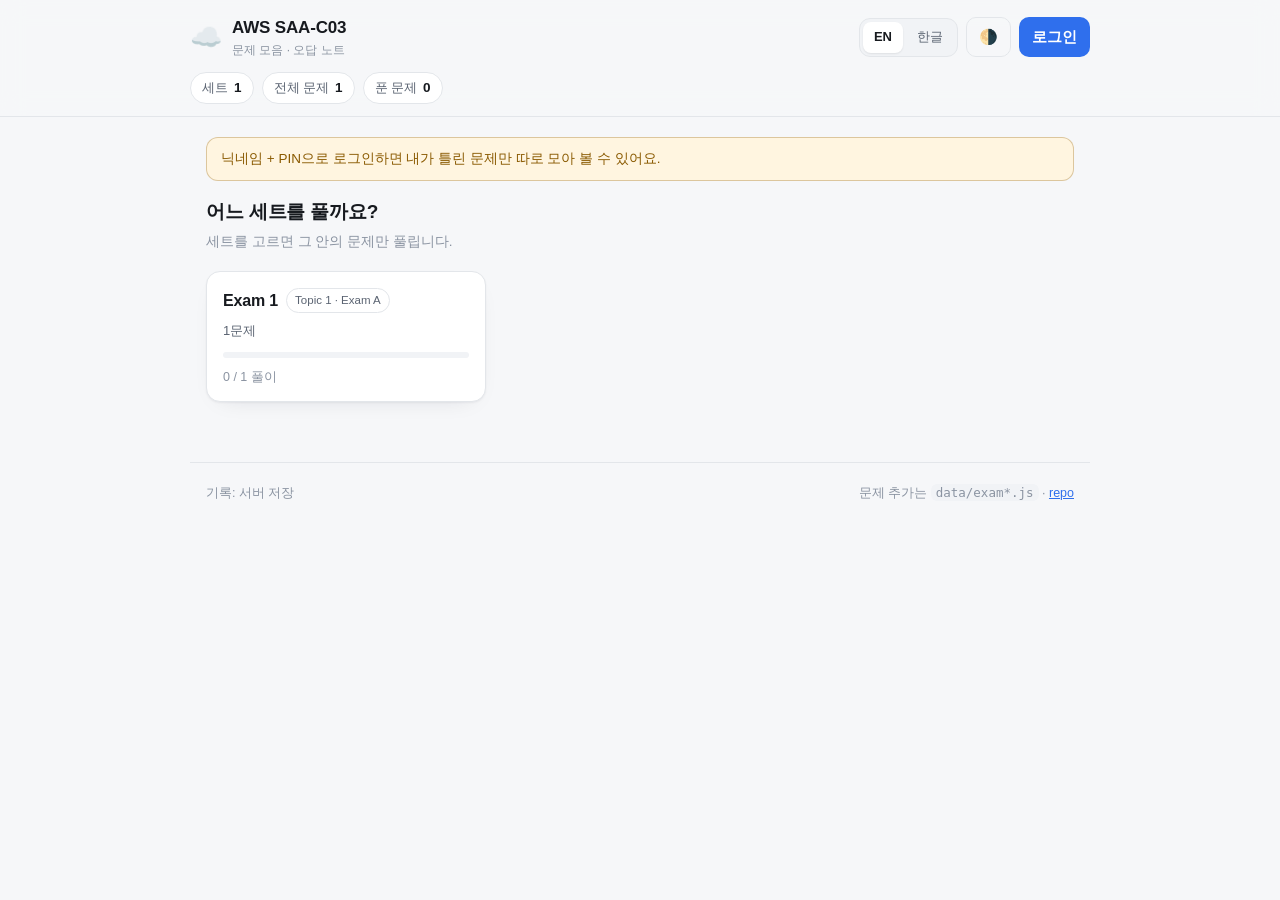
==== index.html @ 6d2bec75 "feat: 문제를 exam 세트로 분리하고 세트 선택 화면 추가 - data/exam1.js 처럼 세트 하나 = 파일 하나 (window.SAA_EXAMS) - 첫 화면에서 세트 " ====
<!doctype html>
<html lang="ko">
<head>
<meta charset="utf-8">
<meta name="viewport" content="width=device-width, initial-scale=1">
<title>AWS SAA-C03 문제 모음</title>
<meta name="description" content="AWS Certified Solutions Architect – Associate (SAA-C03) 문제 모음 및 오답 노트">
<link rel="icon" href="data:image/svg+xml,<svg xmlns='http://www.w3.org/2000/svg' viewBox='0 0 100 100'><text y='.9em' font-size='90'>☁️</text></svg>">
<link rel="stylesheet" href="assets/style.css">
</head>
<body>
<header class="top">
  <div class="top-row">
    <a class="brand" href="#/" id="brand">
      <span class="cloud">☁️</span>
      <div>
        <h1>AWS SAA-C03</h1>
        <p class="sub">문제 모음 · 오답 노트</p>
      </div>
    </a>
    <div class="top-actions">
      <div class="seg" id="langSeg" role="group" aria-label="언어">
        <button data-lang="en" class="on">EN</button>
        <button data-lang="ko">한글</button>
      </div>
      <button id="themeBtn" class="ghost" title="테마 전환">🌗</button>
      <button id="authBtn" class="primary">로그인</button>
    </div>
  </div>

  <div class="stats" id="stats"></div>

  <div class="controls" id="controls" hidden>
    <div class="seg wrap" id="filterSeg" role="group" aria-label="필터">
      <button data-filter="all" class="on">전체</button>
      <button data-filter="unanswered">안 푼 문제</button>
      <button data-filter="wrong">틀린 문제</button>
      <button data-filter="bookmark">북마크</button>
    </div>
    <select id="tagSel" aria-label="태그"><option value="">모든 태그</option></select>
    <input id="search" type="search" placeholder="문제 검색 (예: S3, #12)" aria-label="검색">
  </div>
</header>

<main>
  <div id="notice" class="notice" hidden></div>

  <!-- 시험 선택 화면 -->
  <section id="home" hidden>
    <div class="home-head">
      <h2>어느 세트를 풀까요?</h2>
      <p>세트를 고르면 그 안의 문제만 풀립니다.</p>
    </div>
    <div class="exams" id="exams"></div>
    <div class="board-wrap" id="boardWrap" hidden>
      <h3>같이 푸는 사람들</h3>
      <table class="board"><tbody id="boardBody"></tbody></table>
    </div>
  </section>

  <!-- 문제 화면 -->
  <section id="exam" hidden>
    <div class="crumb">
      <a href="#/" class="backlink">← 세트 목록</a>
      <h2 id="examTitle"></h2>
      <span class="badge" id="examNote"></span>
    </div>
    <div id="list" class="list"></div>
    <div id="empty" class="empty" hidden>조건에 맞는 문제가 없어요.</div>
  </section>
</main>

<footer class="foot">
  <span id="modeTag"></span>
  <span>문제 추가는 <code>data/exam*.js</code> · <a href="https://github.com/mlnls/aws-saa-c03" target="_blank" rel="noopener">repo</a></span>
</footer>

<dialog id="authDlg">
  <form id="authForm" method="dialog">
    <h2>닉네임으로 시작하기</h2>
    <p class="hint">기록(정답·오답·북마크)을 닉네임에 저장합니다. 이메일은 필요 없어요.</p>
    <label>닉네임
      <input id="nick" name="nick" required minlength="2" maxlength="20" autocomplete="username" placeholder="mini">
    </label>
    <label>PIN (숫자 6자리 이상)
      <input id="pin" name="pin" required minlength="6" maxlength="32" inputmode="numeric" autocomplete="current-password" type="password" placeholder="······">
    </label>
    <p class="err" id="authErr" hidden></p>
    <div class="dlg-actions">
      <button type="button" id="doSignUp" class="ghost">처음이에요 (가입)</button>
      <button type="button" id="doSignIn" class="primary">로그인</button>
    </div>
    <button type="button" class="close" id="authClose" aria-label="닫기">✕</button>
  </form>
</dialog>

<script src="assets/config.js"></script>
<!-- 문제 세트: 새 세트를 추가하면 파일을 만들고 여기에 한 줄 추가 -->
<script src="data/exam1.js"></script>
<script src="assets/store.js"></script>
<script src="assets/app.js"></script>
</body>
</html>
---- assets/style.css ----
:root{
  --bg:#f6f7f9; --panel:#ffffff; --panel-2:#f1f3f6; --line:#e3e6ea;
  --ink:#171a1f; --ink-2:#5b6472; --ink-3:#8a93a1;
  --accent:#2f6fed; --accent-soft:#e8f0ff;
  --ok:#1a7f4b; --ok-soft:#e6f6ec; --ok-line:#a7dcbd;
  --bad:#c02b3a; --bad-soft:#fdecee; --bad-line:#f0b4bb;
  --warn:#8a5a00; --warn-soft:#fff5e0;
  --radius:14px; --shadow:0 1px 2px rgba(16,24,40,.05),0 8px 24px -16px rgba(16,24,40,.18);
}
:root:not([data-theme="light"]){ }
@media (prefers-color-scheme: dark){
  :root:not([data-theme="light"]){
    --bg:#0f1216; --panel:#171b21; --panel-2:#1e242c; --line:#2a323c;
    --ink:#e8ecf1; --ink-2:#a2adbb; --ink-3:#76808e;
    --accent:#5a91ff; --accent-soft:#17233b;
    --ok:#4ecb87; --ok-soft:#12291d; --ok-line:#2c5f42;
    --bad:#ff7d8a; --bad-soft:#2b1418; --bad-line:#6a2b33;
    --warn:#e3b458; --warn-soft:#2a2113;
    --shadow:0 1px 2px rgba(0,0,0,.3),0 10px 30px -18px rgba(0,0,0,.7);
  }
}
:root[data-theme="dark"]{
  --bg:#0f1216; --panel:#171b21; --panel-2:#1e242c; --line:#2a323c;
  --ink:#e8ecf1; --ink-2:#a2adbb; --ink-3:#76808e;
  --accent:#5a91ff; --accent-soft:#17233b;
  --ok:#4ecb87; --ok-soft:#12291d; --ok-line:#2c5f42;
  --bad:#ff7d8a; --bad-soft:#2b1418; --bad-line:#6a2b33;
  --warn:#e3b458; --warn-soft:#2a2113;
  --shadow:0 1px 2px rgba(0,0,0,.3),0 10px 30px -18px rgba(0,0,0,.7);
}

*{box-sizing:border-box}
[hidden]{display:none!important}
html{-webkit-text-size-adjust:100%}
body{
  margin:0; background:var(--bg); color:var(--ink);
  font:15px/1.6 -apple-system,BlinkMacSystemFont,"Pretendard","Apple SD Gothic Neo","Segoe UI",Roboto,"Helvetica Neue",Arial,sans-serif;
}
h1,h2,h3{margin:0;letter-spacing:-.01em}
a{color:var(--accent)}
code{font:12.5px/1.4 ui-monospace,SFMono-Regular,Menlo,monospace;background:var(--panel-2);padding:.1em .4em;border-radius:6px}

/* ---------- header ---------- */
.top{
  position:sticky; top:0; z-index:20; background:color-mix(in srgb,var(--bg) 88%,transparent);
  backdrop-filter:saturate(180%) blur(12px); border-bottom:1px solid var(--line);
  padding:14px max(16px,env(safe-area-inset-left)) 12px;
}
.top-row{display:flex;align-items:center;justify-content:space-between;gap:12px;flex-wrap:wrap;max-width:900px;margin:0 auto}
.brand{display:flex;align-items:center;gap:10px}
.cloud{font-size:26px;line-height:1}
.brand h1{font-size:17px;font-weight:650}
.sub{margin:0;font-size:12px;color:var(--ink-3)}
.top-actions{display:flex;align-items:center;gap:8px}

button{font:inherit;cursor:pointer;border-radius:10px;border:1px solid var(--line);background:var(--panel);color:var(--ink);padding:7px 12px;transition:.15s}
button:hover{border-color:var(--ink-3)}
button.primary{background:var(--accent);border-color:transparent;color:#fff;font-weight:600}
button.primary:hover{filter:brightness(1.06)}
button.ghost{background:transparent}
.seg{display:inline-flex;background:var(--panel-2);border:1px solid var(--line);border-radius:11px;padding:3px;gap:3px}
.seg.wrap{flex-wrap:wrap}
.seg button{border:none;background:transparent;padding:5px 11px;border-radius:8px;font-size:13px;color:var(--ink-2)}
.seg button.on{background:var(--panel);color:var(--ink);font-weight:600;box-shadow:0 1px 2px rgba(0,0,0,.08)}

.stats{display:flex;gap:8px;flex-wrap:wrap;max-width:900px;margin:12px auto 0}
.chip{display:inline-flex;align-items:baseline;gap:6px;background:var(--panel);border:1px solid var(--line);border-radius:999px;padding:4px 11px;font-size:12.5px;color:var(--ink-2)}
.chip b{font-size:13.5px;color:var(--ink);font-variant-numeric:tabular-nums}
.chip.good b{color:var(--ok)} .chip.bad b{color:var(--bad)}

.controls{display:flex;gap:8px;flex-wrap:wrap;align-items:center;max-width:900px;margin:12px auto 0}
select,input[type=search],input[type=password],input[type=text]{
  font:inherit;background:var(--panel);color:var(--ink);border:1px solid var(--line);border-radius:10px;padding:7px 11px;
}
input[type=search]{flex:1;min-width:160px}
select{max-width:170px}
:focus-visible{outline:2px solid var(--accent);outline-offset:2px}

/* ---------- list ---------- */
main{max-width:900px;margin:20px auto 60px;padding:0 max(16px,env(safe-area-inset-left))}
.notice{background:var(--warn-soft);color:var(--warn);border:1px solid color-mix(in srgb,var(--warn) 30%,transparent);
  padding:10px 14px;border-radius:12px;font-size:13.5px;margin-bottom:16px}
.list{display:flex;flex-direction:column;gap:16px}
.empty{text-align:center;color:var(--ink-3);padding:60px 0}

.card{background:var(--panel);border:1px solid var(--line);border-radius:var(--radius);box-shadow:var(--shadow);overflow:hidden}
.card.done-ok{border-color:var(--ok-line)}
.card.done-bad{border-color:var(--bad-line)}
.chead{display:flex;align-items:center;gap:8px;padding:11px 16px;border-bottom:1px solid var(--line);background:var(--panel-2);flex-wrap:wrap}
.qno{font-weight:700;font-size:13.5px}
.badge{font-size:11.5px;color:var(--ink-2);background:var(--panel);border:1px solid var(--line);border-radius:999px;padding:2px 8px}
.badge.ok{color:var(--ok);background:var(--ok-soft);border-color:var(--ok-line)}
.badge.bad{color:var(--bad);background:var(--bad-soft);border-color:var(--bad-line)}
.chead .spacer{flex:1}
.iconbtn{border:none;background:transparent;padding:4px 6px;font-size:15px;line-height:1;border-radius:8px;color:var(--ink-3)}
.iconbtn:hover{background:var(--panel)}
.iconbtn.on{color:#e9a23b}

.qtext{padding:16px 16px 4px;white-space:pre-wrap;word-break:break-word}
.opts{list-style:none;margin:0;padding:8px 16px 16px;display:flex;flex-direction:column;gap:8px}
.opt{display:flex;gap:10px;align-items:flex-start;width:100%;text-align:left;padding:11px 13px;border-radius:11px;
  border:1px solid var(--line);background:var(--panel);line-height:1.55}
.opt:hover:not(:disabled){background:var(--panel-2)}
.opt .k{font-weight:700;color:var(--ink-2);min-width:1.1em}
.opt:disabled{cursor:default;opacity:1}
.opt.correct{background:var(--ok-soft);border-color:var(--ok-line)}
.opt.correct .k{color:var(--ok)}
.opt.chosen-bad{background:var(--bad-soft);border-color:var(--bad-line)}
.opt.chosen-bad .k{color:var(--bad)}
.opt .mark{margin-left:auto;font-size:12.5px;font-weight:700;white-space:nowrap;padding-left:6px}
.opt.correct .mark{color:var(--ok)} .opt.chosen-bad .mark{color:var(--bad)}

.expl{margin:0 16px 16px;padding:14px;border-radius:12px;background:var(--accent-soft);border:1px solid color-mix(in srgb,var(--accent) 25%,transparent);font-size:14px}
.expl h4{margin:0 0 6px;font-size:13px;text-transform:uppercase;letter-spacing:.06em;color:var(--accent)}
.expl p{margin:0 0 10px;white-space:pre-wrap}
.expl p:last-child{margin-bottom:0}
.expl strong{font-weight:700}
.wrongs{margin:10px 0 0;padding:0;list-style:none;display:flex;flex-direction:column;gap:6px;font-size:13.5px;color:var(--ink-2)}
.wrongs li{display:flex;gap:8px}
.wrongs b{color:var(--ink);min-width:1.2em}
.cfoot{display:flex;gap:8px;padding:0 16px 14px}
.cfoot button{font-size:13px;padding:6px 11px}
.multi-hint{padding:0 16px 8px;font-size:12.5px;color:var(--ink-3)}

/* ---------- dialog ---------- */
dialog{border:none;padding:0;background:transparent;max-width:min(420px,92vw)}
dialog::backdrop{background:rgba(8,10,14,.5);backdrop-filter:blur(2px)}
#authForm{position:relative;background:var(--panel);color:var(--ink);border:1px solid var(--line);border-radius:16px;padding:24px;box-shadow:var(--shadow);display:flex;flex-direction:column;gap:14px}
#authForm h2{font-size:17px}
.hint{margin:-6px 0 0;font-size:13px;color:var(--ink-3)}
#authForm label{display:flex;flex-direction:column;gap:6px;font-size:13px;color:var(--ink-2)}
#authForm input{width:100%}
.dlg-actions{display:flex;gap:8px;justify-content:flex-end;margin-top:4px}
.err{margin:0;font-size:13px;color:var(--bad)}
.close{position:absolute;top:10px;right:10px;border:none;background:transparent;color:var(--ink-3);font-size:14px}

.foot{max-width:900px;margin:0 auto;padding:20px 16px 40px;display:flex;justify-content:space-between;gap:12px;flex-wrap:wrap;color:var(--ink-3);font-size:12.5px;border-top:1px solid var(--line)}
@media (max-width:560px){
  .top{padding-top:10px}
  .brand h1{font-size:16px}
  select{max-width:none;flex:1}
}

/* ---------- 세트 선택 화면 ---------- */
.brand{color:inherit;text-decoration:none}
.home-head{margin:4px 0 18px}
.home-head h2{font-size:19px}
.home-head p{margin:4px 0 0;color:var(--ink-3);font-size:13.5px}
.exams{display:grid;gap:14px;grid-template-columns:repeat(auto-fill,minmax(240px,1fr))}
.exam-card{display:block;text-decoration:none;color:inherit;background:var(--panel);border:1px solid var(--line);
  border-radius:var(--radius);box-shadow:var(--shadow);padding:16px 16px 14px;transition:.15s}
.exam-card:hover{border-color:var(--accent);transform:translateY(-1px)}
.ec-head{display:flex;align-items:center;gap:8px;flex-wrap:wrap}
.ec-head h3{font-size:16px}
.ec-count{margin:8px 0 10px;font-size:13px;color:var(--ink-2)}
.bar{height:6px;border-radius:99px;background:var(--panel-2);overflow:hidden}
.bar span{display:block;height:100%;background:var(--accent);border-radius:99px;transition:width .3s}
.ec-meta{margin:9px 0 0;font-size:12.5px;color:var(--ink-3);display:flex;gap:5px;flex-wrap:wrap}
.ec-meta .dot{opacity:.5}
.warn-t{color:var(--bad)}

.board-wrap{margin-top:34px}
.board-wrap h3{font-size:14px;color:var(--ink-2);margin-bottom:10px}
.board{width:100%;border-collapse:collapse;background:var(--panel);border:1px solid var(--line);border-radius:12px;overflow:hidden}
.board td{padding:9px 14px;border-top:1px solid var(--line);font-size:13.5px;color:var(--ink-2)}
.board tr:first-child td{border-top:none}
.board td:first-child{font-weight:600;color:var(--ink)}
.board tr.me{background:var(--accent-soft)}

/* ---------- 문제 화면 헤더 ---------- */
.crumb{display:flex;align-items:center;gap:10px;margin:0 0 16px;flex-wrap:wrap}
.crumb h2{font-size:18px}
.backlink{text-decoration:none;font-size:13px;color:var(--ink-2);border:1px solid var(--line);background:var(--panel);
  padding:5px 10px;border-radius:9px}
.backlink:hover{border-color:var(--ink-3);color:var(--ink)}
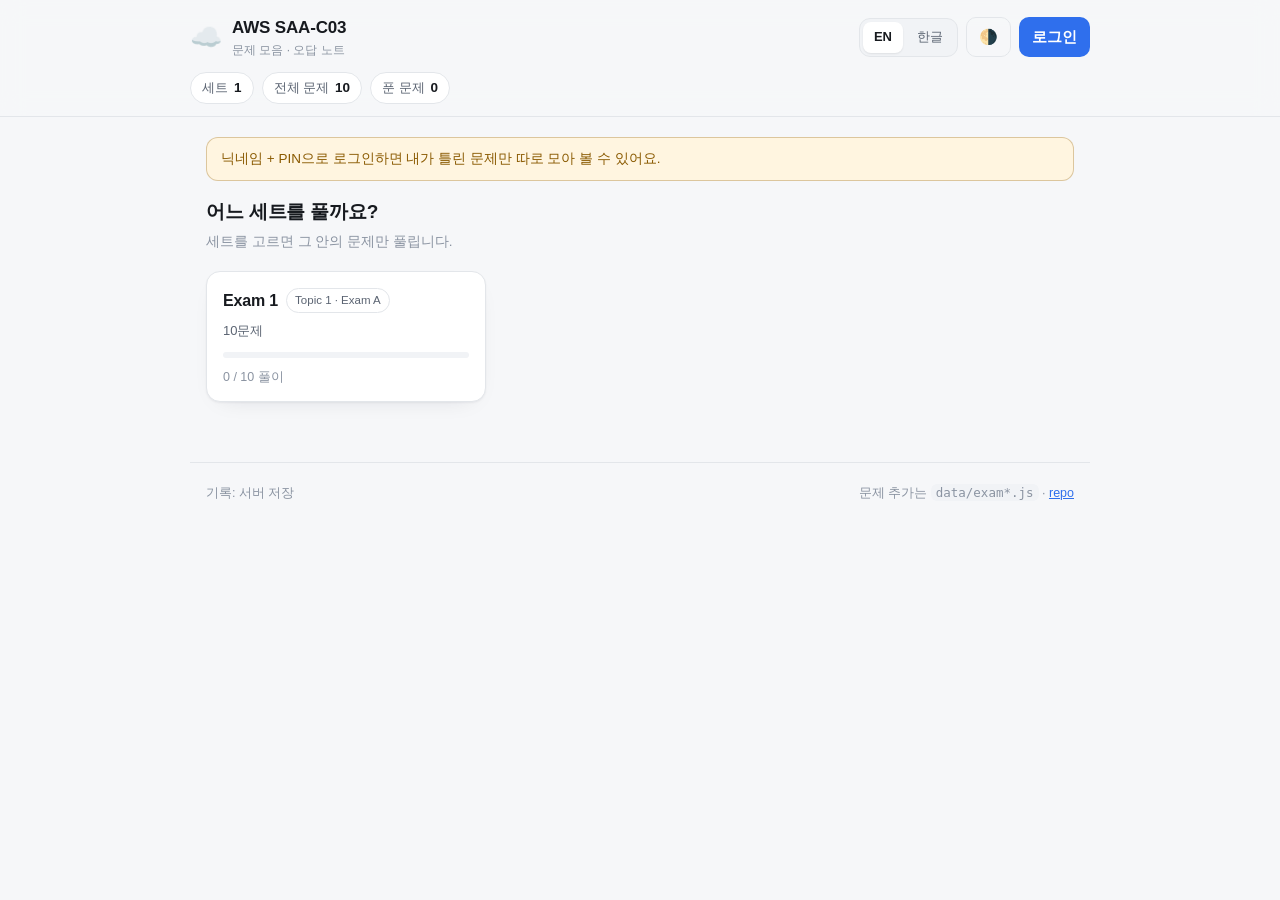
==== commit b6be7660: "feat: 한 문제씩 풀기 + 선택 후 확인 방식, 정답·해설 기본 가림 - 한 화면에 한 문제, 번호 스트립으로 이동(정답/오답 색 표시), 마지막 위치 기억 - 선택지 클릭은 " ====
--- a/index.html
+++ b/index.html
@@ -58,15 +58,18 @@
     </div>
   </section>
 
-  <!-- 문제 화면 -->
+  <!-- 문제 화면 (한 번에 한 문제) -->
   <section id="exam" hidden>
     <div class="crumb">
       <a href="#/" class="backlink">← 세트 목록</a>
       <h2 id="examTitle"></h2>
       <span class="badge" id="examNote"></span>
     </div>
+    <div class="qnav" id="qnav"></div>
     <div id="list" class="list"></div>
+    <div class="pager" id="pager"></div>
     <div id="empty" class="empty" hidden>조건에 맞는 문제가 없어요.</div>
+    <p class="keyhint">키보드: <kbd>A</kbd>~<kbd>D</kbd> 또는 <kbd>1</kbd>~<kbd>4</kbd> 선택 · <kbd>Enter</kbd> 확인/다음 · <kbd>←</kbd><kbd>→</kbd> 이동</p>
   </section>
 </main>
 
--- a/assets/style.css
+++ b/assets/style.css
@@ -80,7 +80,7 @@
 main{max-width:900px;margin:20px auto 60px;padding:0 max(16px,env(safe-area-inset-left))}
 .notice{background:var(--warn-soft);color:var(--warn);border:1px solid color-mix(in srgb,var(--warn) 30%,transparent);
   padding:10px 14px;border-radius:12px;font-size:13.5px;margin-bottom:16px}
-.list{display:flex;flex-direction:column;gap:16px}
+.list{display:flex;flex-direction:column;gap:16px;max-width:820px;margin:0 auto}
 .empty{text-align:center;color:var(--ink-3);padding:60px 0}
 
 .card{background:var(--panel);border:1px solid var(--line);border-radius:var(--radius);box-shadow:var(--shadow);overflow:hidden}
@@ -115,6 +115,7 @@
 .expl p{margin:0 0 10px;white-space:pre-wrap}
 .expl p:last-child{margin-bottom:0}
 .expl strong{font-weight:700}
+.expl code{background:var(--panel);border:1px solid var(--line);font-size:12.5px}
 .wrongs{margin:10px 0 0;padding:0;list-style:none;display:flex;flex-direction:column;gap:6px;font-size:13.5px;color:var(--ink-2)}
 .wrongs li{display:flex;gap:8px}
 .wrongs b{color:var(--ink);min-width:1.2em}
@@ -173,3 +174,31 @@
 .backlink{text-decoration:none;font-size:13px;color:var(--ink-2);border:1px solid var(--line);background:var(--panel);
   padding:5px 10px;border-radius:9px}
 .backlink:hover{border-color:var(--ink-3);color:var(--ink)}
+
+/* ---------- 한 문제씩 보기 ---------- */
+.qnav{display:flex;flex-wrap:wrap;gap:6px;max-width:820px;margin:0 auto 16px}
+.qn{position:relative;min-width:34px;padding:5px 0;border-radius:9px;font-size:12.5px;font-variant-numeric:tabular-nums;
+  color:var(--ink-2);background:var(--panel);border:1px solid var(--line)}
+.qn.ok{background:var(--ok-soft);border-color:var(--ok-line);color:var(--ok)}
+.qn.bad{background:var(--bad-soft);border-color:var(--bad-line);color:var(--bad)}
+.qn.cur{outline:2px solid var(--accent);outline-offset:1px;font-weight:700;color:var(--ink)}
+.qn.star::after{content:"★";position:absolute;top:-4px;right:-2px;font-size:9px;color:#e9a23b}
+
+.opt.picked{background:var(--accent-soft);border-color:var(--accent)}
+.opt.picked .k{color:var(--accent)}
+.foot-hint{font-size:12.5px;color:var(--ink-3);align-self:center}
+.cfoot{align-items:center}
+
+.verdict{display:flex;align-items:baseline;gap:8px;margin:0 16px 14px;padding:12px 14px;border-radius:12px;font-size:14px}
+.verdict.ok{background:var(--ok-soft);border:1px solid var(--ok-line);color:var(--ok)}
+.verdict.bad{background:var(--bad-soft);border:1px solid var(--bad-line);color:var(--bad)}
+.verdict b{font-size:14.5px}
+.verdict span{color:var(--ink-2);font-size:13px}
+
+.pager{display:flex;align-items:center;justify-content:space-between;gap:12px;max-width:820px;margin:18px auto 0}
+.pager .count{font-size:13px;color:var(--ink-3);font-variant-numeric:tabular-nums}
+.pager button{min-width:96px}
+.keyhint{max-width:820px;margin:18px auto 0;text-align:center;font-size:12px;color:var(--ink-3)}
+kbd{font:11px/1 ui-monospace,SFMono-Regular,Menlo,monospace;background:var(--panel);border:1px solid var(--line);
+  border-bottom-width:2px;border-radius:5px;padding:2px 5px;margin:0 1px;color:var(--ink-2)}
+@media (max-width:560px){ .keyhint{display:none} .pager button{min-width:auto} }
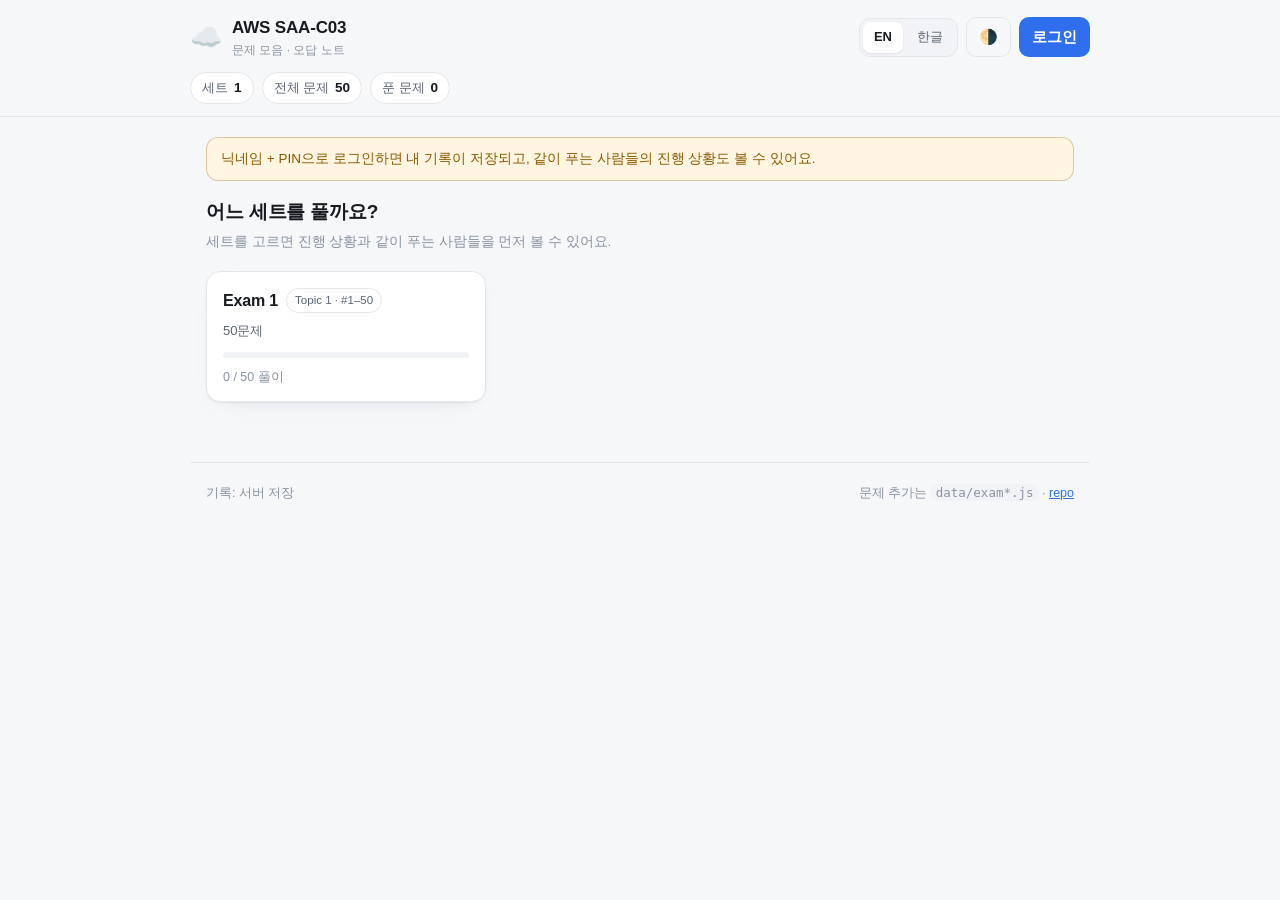
==== commit d1994209: "feat: 세트 상세 화면(랭킹·분류별 성적) 추가, 리더보드를 세트별로 분리 - Exam 클릭 시 바로 풀이가 아니라 상세 화면: 진행률 + 시작 버튼(이어서/처음부터/안 푼/틀" ====
--- a/index.html
+++ b/index.html
@@ -45,23 +45,62 @@
 <main>
   <div id="notice" class="notice" hidden></div>
 
-  <!-- 시험 선택 화면 -->
+  <!-- 세트 선택 화면 -->
   <section id="home" hidden>
     <div class="home-head">
       <h2>어느 세트를 풀까요?</h2>
-      <p>세트를 고르면 그 안의 문제만 풀립니다.</p>
+      <p>세트를 고르면 진행 상황과 같이 푸는 사람들을 먼저 볼 수 있어요.</p>
     </div>
     <div class="exams" id="exams"></div>
-    <div class="board-wrap" id="boardWrap" hidden>
-      <h3>같이 푸는 사람들</h3>
-      <table class="board"><tbody id="boardBody"></tbody></table>
+    <div class="panel" id="homeTagsWrap" hidden>
+      <div class="panel-head">
+        <h3>분류별 성적</h3>
+        <span class="muted">푼 문제 기준 · 약한 분류가 위로</span>
+      </div>
+      <div id="homeTags"></div>
+    </div>
+  </section>
+
+  <!-- 세트 상세 (시작 전 화면) -->
+  <section id="detail" hidden>
+    <div class="crumb">
+      <a href="#/" class="backlink">← 세트 목록</a>
+      <h2 id="dTitle"></h2>
+      <span class="badge" id="dNote"></span>
+    </div>
+
+    <div class="panel">
+      <div class="progress-big">
+        <div class="pb-num"><b id="dSolved">0</b><span id="dTotal">/ 0</span></div>
+        <div class="pb-body">
+          <div class="bar big"><span id="dBar" style="width:0%"></span></div>
+          <p class="ec-meta" id="dMeta"></p>
+        </div>
+      </div>
+      <div class="start-actions" id="dActions"></div>
+    </div>
+
+    <div class="panel" id="dBoardWrap" hidden>
+      <div class="panel-head">
+        <h3>같이 푸는 사람들</h3>
+        <span class="muted" id="dBoardNote"></span>
+      </div>
+      <table class="board"><tbody id="dBoardBody"></tbody></table>
+    </div>
+
+    <div class="panel" id="dTagsWrap" hidden>
+      <div class="panel-head">
+        <h3>분류별 성적</h3>
+        <span class="muted">이 세트에서 푼 문제 기준</span>
+      </div>
+      <div id="dTags"></div>
     </div>
   </section>
 
   <!-- 문제 화면 (한 번에 한 문제) -->
   <section id="exam" hidden>
     <div class="crumb">
-      <a href="#/" class="backlink">← 세트 목록</a>
+      <a href="#/" class="backlink" id="solveBack">← 세트 목록</a>
       <h2 id="examTitle"></h2>
       <span class="badge" id="examNote"></span>
     </div>
--- a/assets/style.css
+++ b/assets/style.css
@@ -160,14 +160,6 @@
 .ec-meta .dot{opacity:.5}
 .warn-t{color:var(--bad)}
 
-.board-wrap{margin-top:34px}
-.board-wrap h3{font-size:14px;color:var(--ink-2);margin-bottom:10px}
-.board{width:100%;border-collapse:collapse;background:var(--panel);border:1px solid var(--line);border-radius:12px;overflow:hidden}
-.board td{padding:9px 14px;border-top:1px solid var(--line);font-size:13.5px;color:var(--ink-2)}
-.board tr:first-child td{border-top:none}
-.board td:first-child{font-weight:600;color:var(--ink)}
-.board tr.me{background:var(--accent-soft)}
-
 /* ---------- 문제 화면 헤더 ---------- */
 .crumb{display:flex;align-items:center;gap:10px;margin:0 0 16px;flex-wrap:wrap}
 .crumb h2{font-size:18px}
@@ -202,3 +194,54 @@
 kbd{font:11px/1 ui-monospace,SFMono-Regular,Menlo,monospace;background:var(--panel);border:1px solid var(--line);
   border-bottom-width:2px;border-radius:5px;padding:2px 5px;margin:0 1px;color:var(--ink-2)}
 @media (max-width:560px){ .keyhint{display:none} .pager button{min-width:auto} }
+
+/* ---------- 패널 (상세 화면 블록) ---------- */
+.panel{background:var(--panel);border:1px solid var(--line);border-radius:var(--radius);box-shadow:var(--shadow);
+  padding:18px;margin-top:16px}
+.panel-head{display:flex;align-items:baseline;justify-content:space-between;gap:10px;margin-bottom:12px;flex-wrap:wrap}
+.panel-head h3{font-size:15px}
+.muted{font-size:12px;color:var(--ink-3)}
+
+/* 진행 상황 */
+.progress-big{display:flex;align-items:center;gap:18px;flex-wrap:wrap}
+.pb-num{font-variant-numeric:tabular-nums;white-space:nowrap}
+.pb-num b{font-size:30px;letter-spacing:-.02em}
+.pb-num span{font-size:14px;color:var(--ink-3);margin-left:3px}
+.pb-body{flex:1;min-width:200px}
+.bar.big{height:9px}
+.pb-body .ec-meta{margin-top:8px;font-size:13px;color:var(--ink-2)}
+
+.start-actions{display:flex;flex-wrap:wrap;gap:8px;margin-top:18px}
+.btn{display:inline-block;text-decoration:none;font-size:13.5px;padding:9px 14px;border-radius:10px;
+  border:1px solid var(--line);background:var(--panel-2);color:var(--ink);transition:.15s}
+.btn:hover{border-color:var(--ink-3)}
+.btn.primary{background:var(--accent);border-color:transparent;color:#fff;font-weight:600}
+.btn.primary:hover{filter:brightness(1.06)}
+.btn.warn{color:var(--bad);border-color:var(--bad-line);background:var(--bad-soft)}
+
+/* 랭킹 테이블 */
+.board{width:100%;border-collapse:collapse}
+.board td{padding:9px 8px;border-top:1px solid var(--line);font-size:13.5px;color:var(--ink-2);white-space:nowrap}
+.board tr:first-child td{border-top:none}
+.board td:nth-child(2){font-weight:600;color:var(--ink);white-space:normal}
+.board td.rank{width:26px;color:var(--ink-3);font-variant-numeric:tabular-nums}
+.board tr.me td{background:var(--accent-soft)}
+.board tr.me td:first-child{border-radius:8px 0 0 8px}
+.board tr.me td:last-child{border-radius:0 8px 8px 0}
+
+/* 분류별 성적 */
+.tagrows{display:flex;flex-direction:column}
+.tagrow{display:grid;grid-template-columns:minmax(90px,1.4fr) minmax(60px,2fr) 42px 52px;align-items:center;gap:10px;
+  padding:8px 6px;border-radius:9px;text-decoration:none;color:inherit;font-size:13px}
+.tagrow:hover{background:var(--panel-2)}
+.tr-name{font-weight:600;overflow:hidden;text-overflow:ellipsis;white-space:nowrap}
+.tr-bar{height:6px;border-radius:99px;background:var(--panel-2);overflow:hidden}
+.tr-bar span{display:block;height:100%;border-radius:99px}
+.tr-bar .good{background:var(--ok)} .tr-bar .mid{background:#d9a13b} .tr-bar .poor{background:var(--bad)}
+.tr-rate{text-align:right;color:var(--ink-2);font-variant-numeric:tabular-nums}
+.tr-count{text-align:right;color:var(--ink-3);font-variant-numeric:tabular-nums}
+@media (max-width:560px){
+  .tagrow{grid-template-columns:1fr 40px 50px}
+  .tr-bar{display:none}
+  .board td{padding:8px 5px;font-size:12.5px}
+}
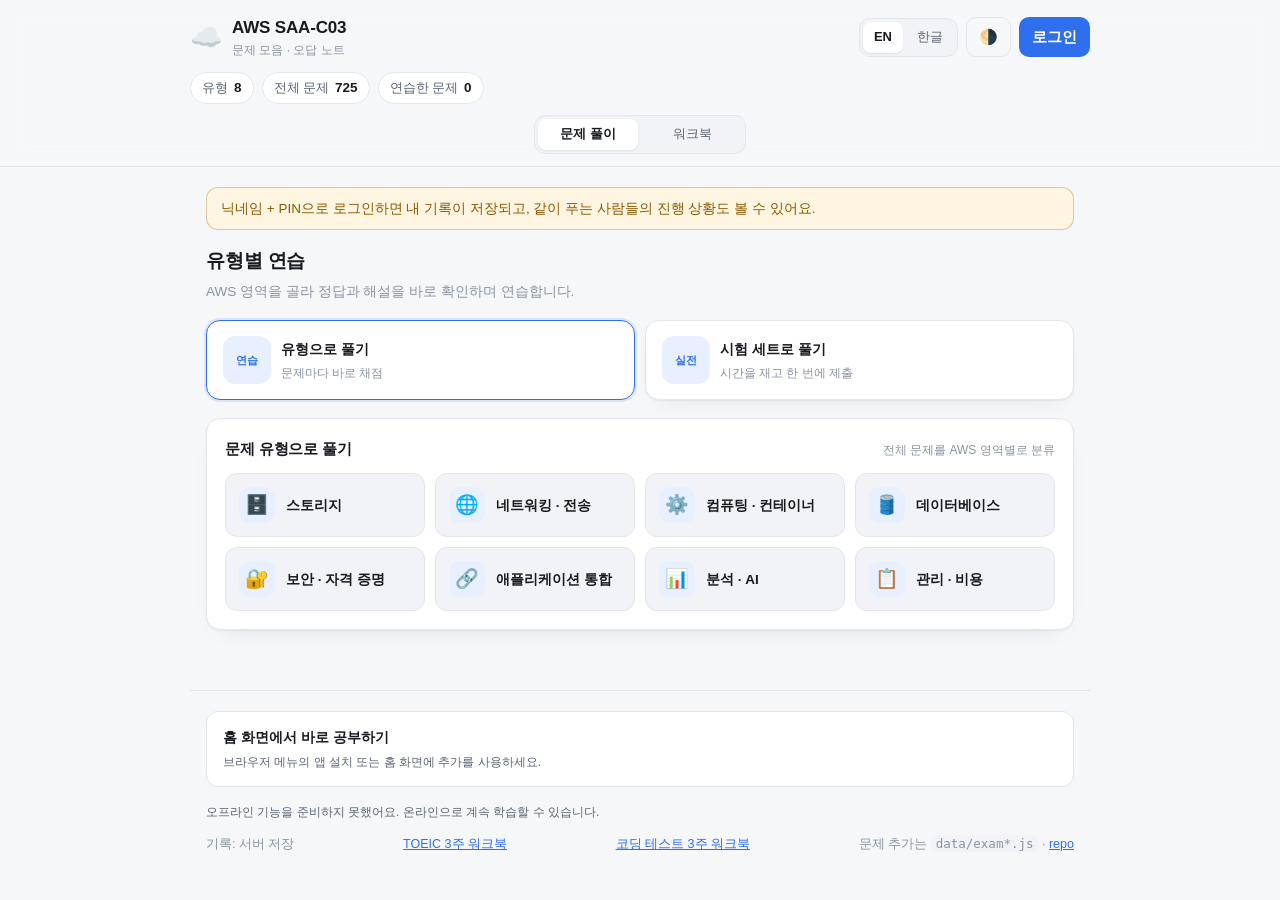
==== commit 63c9c8ca: "feat: 워크북 섹션 접기·봤어요 체크·후킹 제목" ====
--- a/index.html
+++ b/index.html
@@ -3,15 +3,20 @@
 <head>
 <meta charset="utf-8">
 <meta name="viewport" content="width=device-width, initial-scale=1">
+<meta name="theme-color" content="#0f1216">
+<meta name="apple-mobile-web-app-capable" content="yes">
+<meta name="apple-mobile-web-app-title" content="SAA 공부">
+<link rel="manifest" href="manifest.webmanifest">
+<link rel="apple-touch-icon" href="assets/icons/icon-180.png">
 <title>AWS SAA-C03 문제 모음</title>
 <meta name="description" content="AWS Certified Solutions Architect – Associate (SAA-C03) 문제 모음 및 오답 노트">
 <link rel="icon" href="data:image/svg+xml,<svg xmlns='http://www.w3.org/2000/svg' viewBox='0 0 100 100'><text y='.9em' font-size='90'>☁️</text></svg>">
-<link rel="stylesheet" href="assets/style.css">
+<link rel="stylesheet" href="assets/style.css?v=20261001-3">
 </head>
 <body>
 <header class="top">
   <div class="top-row">
-    <a class="brand" href="#/" id="brand">
+    <a class="brand" href="#/practice" id="brand">
       <span class="cloud">☁️</span>
       <div>
         <h1>AWS SAA-C03</h1>
@@ -23,12 +28,18 @@
         <button data-lang="en" class="on">EN</button>
         <button data-lang="ko">한글</button>
       </div>
+      <a id="adminBtn" class="btn admin" href="#/admin" hidden>관리자</a>
       <button id="themeBtn" class="ghost" title="테마 전환">🌗</button>
       <button id="authBtn" class="primary">로그인</button>
     </div>
   </div>
 
   <div class="stats" id="stats"></div>
+
+  <nav class="app-tabs" aria-label="학습 방식">
+    <a id="quizTab" href="#/practice">문제 풀이</a>
+    <a id="workbookTab" href="#/workbook">워크북</a>
+  </nav>
 
   <div class="controls" id="controls" hidden>
     <div class="seg wrap" id="filterSeg" role="group" aria-label="필터">
@@ -48,23 +59,37 @@
   <!-- 세트 선택 화면 -->
   <section id="home" hidden>
     <div class="home-head">
-      <h2>어느 세트를 풀까요?</h2>
-      <p>세트를 고르면 진행 상황과 같이 푸는 사람들을 먼저 볼 수 있어요.</p>
-    </div>
-    <div class="exams" id="exams"></div>
-    <div class="panel" id="homeTagsWrap" hidden>
-      <div class="panel-head">
-        <h3>분류별 성적</h3>
-        <span class="muted">푼 문제 기준 · 약한 분류가 위로</span>
-      </div>
-      <div id="homeTags"></div>
+      <h2 id="practiceHomeTitle">유형별 연습</h2>
+      <p id="practiceHomeCopy">AWS 영역을 골라 정답과 해설을 바로 확인하며 연습합니다.</p>
+    </div>
+    <nav class="practice-mode-tabs" aria-label="문제 풀이 모드">
+      <a id="practiceModeTab" href="#/practice"><span>연습</span><b>유형으로 풀기</b><small>문제마다 바로 채점</small></a>
+      <a id="examModeTab" href="#/exams"><span>실전</span><b>시험 세트로 풀기</b><small>시간을 재고 한 번에 제출</small></a>
+    </nav>
+    <div class="panel category-panel" id="practicePanel">
+      <div class="panel-head">
+        <h3>문제 유형으로 풀기</h3>
+        <span class="muted">전체 문제를 AWS 영역별로 분류</span>
+      </div>
+      <div class="category-grid" id="categories"></div>
+    </div>
+    <div id="examPanel" hidden>
+      <div class="exam-mode-note">
+        <b>실전 시험 방식</b>
+        <span>공식 SAA-C03 형식에 맞춰 65문항을 130분 동안 풉니다. 공개된 채점 영역 비율을 65문항에 환산했으며, 중간에 나가면 기록하지 않고 시간이 지나도 계속 풀 수 있습니다.</span>
+      </div>
+      <div class="section-head">
+        <h3>시험 세트 선택</h3>
+        <span class="muted" id="examRange">시험 세트</span>
+      </div>
+      <div class="exams" id="exams"></div>
     </div>
   </section>
 
   <!-- 세트 상세 (시작 전 화면) -->
   <section id="detail" hidden>
     <div class="crumb">
-      <a href="#/" class="backlink">← 세트 목록</a>
+      <a href="#/exams" class="backlink">← 시험 세트</a>
       <h2 id="dTitle"></h2>
       <span class="badge" id="dNote"></span>
     </div>
@@ -88,12 +113,104 @@
       <table class="board"><tbody id="dBoardBody"></tbody></table>
     </div>
 
-    <div class="panel" id="dTagsWrap" hidden>
-      <div class="panel-head">
-        <h3>분류별 성적</h3>
-        <span class="muted">이 세트에서 푼 문제 기준</span>
-      </div>
-      <div id="dTags"></div>
+  </section>
+
+  <!-- 실전 시험 결과 리포트 -->
+  <section id="report" hidden>
+    <div class="crumb">
+      <a href="#/exams" class="backlink" id="rBack">← 시험 세트</a>
+      <h2 id="rTitle"></h2>
+      <span class="badge">결과 리포트</span>
+    </div>
+    <div class="panel report-hero" id="rHero"></div>
+    <div class="report-grid">
+      <div class="panel">
+        <div class="panel-head"><h3>영역별 결과</h3><span class="muted">SAA-C03 공식 도메인 기준</span></div>
+        <div id="rDomains"></div>
+      </div>
+      <div class="panel">
+        <div class="panel-head"><h3>자주 틀린 주제</h3><span class="muted">누르면 아래 목록이 그 주제로 좁혀져요</span></div>
+        <div id="rTags"></div>
+      </div>
+    </div>
+    <div class="panel">
+      <div class="panel-head"><h3>문항 지도</h3><span class="muted">번호를 누르면 해당 문제로 이동</span></div>
+      <div class="report-map" id="rMap"></div>
+    </div>
+    <div class="report-listhead">
+      <h3>문제 다시 보기</h3>
+      <div class="seg" id="rFilter"></div>
+      <span class="report-tagfilter" id="rTagFilter" hidden></span>
+    </div>
+    <div class="report-list" id="rList"></div>
+  </section>
+
+  <!-- 순서대로 공부하는 워크북 -->
+  <section id="workbook" hidden>
+    <div class="workbook-hero">
+      <div>
+        <span class="eyebrow">29-DAY STUDY ROUTINE</span>
+        <h2>AWS SAA-C03 29일 공부계획</h2>
+        <p>AWS 공식 문서를 바탕으로 서비스를 먼저 이해하고, 관련 기출로 설계 판단을 확인합니다.</p>
+      </div>
+      <div class="workbook-total" id="workbookTotal"></div>
+    </div>
+    <div class="section-head workbook-section-head">
+      <div>
+        <h3>주차별 학습 일정</h3>
+        <span class="muted">S3부터 통합 아키텍처까지 서비스 순서대로 공부합니다.</span>
+      </div>
+      <button class="ghost" id="workbookReset" type="button">진도 초기화</button>
+    </div>
+    <div class="workbook-days" id="workbookDays"></div>
+  </section>
+
+  <section id="workbookDay" hidden>
+    <div class="crumb workbook-day-crumb">
+      <a href="#/workbook" class="backlink">← 워크북</a>
+      <h2 id="workbookDayTitle"></h2>
+      <span class="badge" id="workbookDayRange"></span>
+    </div>
+    <div class="workbook-day-summary" id="workbookDaySummary"></div>
+    <div class="workbook-day-toolbar"><span class="muted">공식 문서 기반 이론을 먼저 읽고, 단락 사이의 관련 기출로 복습하세요.</span></div>
+    <div class="workbook-lessons" id="workbookLessons"></div>
+    <div class="workbook-day-nav" id="workbookDayNav"></div>
+  </section>
+
+  <!-- 관리자 화면 -->
+  <section id="admin" hidden>
+    <div class="crumb">
+      <a href="#/" class="backlink">← 세트 목록</a>
+      <h2>관리자</h2>
+      <span class="badge" id="adminNote"></span>
+    </div>
+
+    <div class="panel">
+      <div class="panel-head">
+        <h3>사람별 현황</h3>
+        <span class="muted">이름을 누르면 그 사람이 틀린 문제가 아래에 나옵니다</span>
+      </div>
+      <table class="board"><tbody id="admUsers"></tbody></table>
+    </div>
+
+    <div class="panel" id="admPersonWrap" hidden>
+      <div class="panel-head">
+        <h3 id="admPersonTitle"></h3>
+        <span class="muted">고른 답 / 정답</span>
+      </div>
+      <div id="admPerson"></div>
+    </div>
+
+    <div class="panel">
+      <div class="panel-head">
+        <h3>문제별 현황</h3>
+        <span class="muted">많이 틀린 문제부터 · 사람들이 고른 선택지 분포</span>
+      </div>
+      <div class="seg wrap" id="admScope" role="group" aria-label="범위">
+        <button data-scope="wrong" class="on">틀린 문제 있는 것만</button>
+        <button data-scope="all">푼 문제 전체</button>
+      </div>
+      <div id="admQuestions"></div>
     </div>
   </section>
 
@@ -103,17 +220,52 @@
       <a href="#/" class="backlink" id="solveBack">← 세트 목록</a>
       <h2 id="examTitle"></h2>
       <span class="badge" id="examNote"></span>
-    </div>
-    <div class="qnav" id="qnav"></div>
+      <button class="question-drawer-toggle" id="qnavToggle" type="button" aria-controls="questionDrawer" aria-expanded="false">
+        <span aria-hidden="true">☷</span> 문제 목록 <b id="qnavPosition"></b>
+      </button>
+    </div>
+    <div class="timed-exam-bar" id="timedExamBar" hidden>
+      <div class="timed-exam-clock">
+        <span>실전 타이머</span>
+        <b id="examTimer">00:00</b>
+        <small id="examTimerNote">남은 시간</small>
+      </div>
+      <div class="timed-exam-progress">
+        <span id="examAnswered">0 / 0 답변</span>
+        <button class="primary" id="finishExam" type="button">시험 제출</button>
+        <small id="examFinishHint">모든 문제에 답하면 제출할 수 있습니다.</small>
+      </div>
+    </div>
+    <div class="question-drawer-backdrop" id="qnavBackdrop" hidden></div>
+    <aside class="question-drawer" id="questionDrawer" aria-hidden="true" aria-label="문제 목록">
+      <div class="question-drawer-head">
+        <div>
+          <h3>문제 목록</h3>
+          <p id="qnavSummary"></p>
+        </div>
+        <button class="iconbtn question-drawer-close" id="qnavClose" type="button" aria-label="문제 목록 닫기">✕</button>
+      </div>
+      <div class="qnav-legend" id="qnavLegend" aria-label="문제 상태 범례">
+        <span><i class="idle"></i>미풀이</span><span><i class="ok"></i>정답</span><span><i class="bad"></i>오답</span><span>★ 북마크</span>
+      </div>
+      <div class="qnav-scroll"><div class="qnav" id="qnav"></div></div>
+    </aside>
     <div id="list" class="list"></div>
     <div class="pager" id="pager"></div>
     <div id="empty" class="empty" hidden>조건에 맞는 문제가 없어요.</div>
-    <p class="keyhint">키보드: <kbd>A</kbd>~<kbd>D</kbd> 또는 <kbd>1</kbd>~<kbd>4</kbd> 선택 · <kbd>Enter</kbd> 확인/다음 · <kbd>←</kbd><kbd>→</kbd> 이동</p>
+    <p class="keyhint" id="keyhint">키보드: <kbd>A</kbd>~<kbd>D</kbd> 또는 <kbd>1</kbd>~<kbd>4</kbd> 선택 · <kbd>Enter</kbd> 확인/다음 · <kbd>←</kbd><kbd>→</kbd> 이동</p>
   </section>
 </main>
 
 <footer class="foot">
+  <div class="pwa-panel" id="pwaPanel">
+    <div><b>홈 화면에서 바로 공부하기</b><p id="pwaMessage"></p></div>
+    <button type="button" id="pwaInstall" class="primary" hidden>앱 설치</button>
+  </div>
+  <p class="pwa-status" id="pwaStatus" role="status"></p>
   <span id="modeTag"></span>
+  <span><a href="toeic.html">TOEIC 3주 워크북</a></span>
+  <span><a href="coding.html">코딩 테스트 3주 워크북</a></span>
   <span>문제 추가는 <code>data/exam*.js</code> · <a href="https://github.com/mlnls/aws-saa-c03" target="_blank" rel="noopener">repo</a></span>
 </footer>
 
@@ -139,7 +291,27 @@
 <script src="assets/config.js"></script>
 <!-- 문제 세트: 새 세트를 추가하면 파일을 만들고 여기에 한 줄 추가 -->
 <script src="data/exam1.js"></script>
-<script src="assets/store.js"></script>
-<script src="assets/app.js"></script>
+<script src="data/exam2.js"></script>
+<script src="data/exam3.js"></script>
+<script src="data/exam4.js"></script>
+<script src="data/exam5.js"></script>
+<script src="data/exam6.js"></script>
+<script src="data/exam7.js"></script>
+<script src="data/exam8.js?v=20260909-2"></script>
+<script src="data/exam9.js?v=20260909-2"></script>
+<script src="data/exam10.js?v=20260909-2"></script>
+<script src="data/exam11.js?v=20260909-2"></script>
+<script src="data/exam12.js?v=20260910-8"></script>
+<script src="data/exam13.js?v=20260910-1"></script>
+<script src="data/exam14.js?v=20260910-1"></script>
+<script src="data/exam15.js?v=20260910-1"></script>
+<script src="data/mock-exams.js?v=20260910-1"></script>
+<script src="data/study.js?v=20260911-2"></script>
+<script src="data/study-visuals.js?v=20260911-1"></script>
+<script src="data/study-intros.js?v=20260911-1"></script>
+<script src="data/study-hooks.js?v=20261001-1"></script>
+<script src="assets/store.js?v=20260910-2"></script>
+<script src="assets/app.js?v=20261001-3"></script>
+<script src="assets/pwa.js?v=20260911-1"></script>
 </body>
 </html>
--- a/assets/style.css
+++ b/assets/style.css
@@ -6,6 +6,7 @@
   --bad:#c02b3a; --bad-soft:#fdecee; --bad-line:#f0b4bb;
   --warn:#8a5a00; --warn-soft:#fff5e0;
   --radius:14px; --shadow:0 1px 2px rgba(16,24,40,.05),0 8px 24px -16px rgba(16,24,40,.18);
+  --sticky-header-height:142px;
 }
 :root:not([data-theme="light"]){ }
 @media (prefers-color-scheme: dark){
@@ -30,6 +31,12 @@
 }
 
 *{box-sizing:border-box}
+.pwa-panel{display:flex;align-items:center;justify-content:space-between;gap:14px;width:100%;padding:14px 16px;border:1px solid var(--line);border-radius:12px;background:var(--panel);text-align:left}
+.pwa-panel b{color:var(--ink);font-size:14px}
+.pwa-panel p,.pwa-status{margin:4px 0 0;color:var(--ink-2);font-size:12px;line-height:1.6}
+.pwa-panel button{flex:none}
+.pwa-status{width:100%;text-align:left}
+@media(max-width:650px){.pwa-panel{flex-wrap:wrap;padding:12px}.pwa-panel button{width:100%}}
 [hidden]{display:none!important}
 html{-webkit-text-size-adjust:100%}
 body{
@@ -69,6 +76,9 @@
 .chip.good b{color:var(--ok)} .chip.bad b{color:var(--bad)}
 
 .controls{display:flex;gap:8px;flex-wrap:wrap;align-items:center;max-width:900px;margin:12px auto 0}
+.app-tabs{display:flex;gap:4px;max-width:900px;margin:11px auto 0;padding:3px;background:var(--panel-2);border:1px solid var(--line);border-radius:11px;width:max-content}
+.app-tabs a{min-width:100px;padding:5px 14px;border-radius:8px;text-align:center;text-decoration:none;color:var(--ink-2);font-size:13px}
+.app-tabs a.on{background:var(--panel);color:var(--ink);font-weight:700;box-shadow:0 1px 2px rgba(0,0,0,.08)}
 select,input[type=search],input[type=password],input[type=text]{
   font:inherit;background:var(--panel);color:var(--ink);border:1px solid var(--line);border-radius:10px;padding:7px 11px;
 }
@@ -139,7 +149,318 @@
 @media (max-width:560px){
   .top{padding-top:10px}
   .brand h1{font-size:16px}
+  .app-tabs{width:100%}
+  .app-tabs a{flex:1}
   select{max-width:none;flex:1}
+}
+
+/* ---------- 순서별 워크북 ---------- */
+.workbook-hero{display:flex;align-items:flex-end;justify-content:space-between;gap:24px;padding:24px;
+  color:#fff;background:linear-gradient(135deg,#1b3f8e,#2f6fed 58%,#6b8ff2);border-radius:18px;box-shadow:var(--shadow)}
+.eyebrow{display:block;font-size:10.5px;font-weight:800;letter-spacing:.12em;color:inherit;opacity:.72}
+.workbook-hero h2{margin-top:5px;font-size:24px}
+.workbook-hero p{margin:7px 0 0;max-width:560px;font-size:13.5px;color:rgba(255,255,255,.78)}
+.workbook-total{min-width:150px;text-align:right}
+.workbook-total b{display:block;font-size:31px;line-height:1;font-variant-numeric:tabular-nums}
+.workbook-total span{display:block;margin:7px 0 9px;font-size:11.5px;color:rgba(255,255,255,.72)}
+.workbook-total .bar{background:rgba(255,255,255,.18)}
+.workbook-total .bar span{background:#fff}
+.section-head.workbook-section-head{align-items:center;margin:26px 2px 12px}
+.workbook-section-head>div:first-child{display:flex;align-items:baseline;gap:10px;flex-wrap:wrap}
+.workbook-days{display:grid;grid-template-columns:repeat(auto-fill,minmax(205px,1fr));gap:12px}
+.workbook-day-card{display:block;padding:15px;color:inherit;text-decoration:none;background:var(--panel);border:1px solid var(--line);border-radius:14px;box-shadow:var(--shadow);transition:.15s}
+.workbook-day-card:hover{border-color:var(--accent);transform:translateY(-1px)}
+.workbook-day-card.complete{border-color:var(--ok-line)}
+.workbook-day-card-head{display:flex;justify-content:space-between;align-items:center;color:var(--accent);font-size:11px;font-weight:800;letter-spacing:.08em}
+.workbook-day-card-head b{font-size:12px;letter-spacing:0;font-variant-numeric:tabular-nums}
+.workbook-day-card.complete .workbook-day-card-head{color:var(--ok)}
+.workbook-day-card h3{margin:7px 0 9px;font-size:18px}
+.workbook-day-categories{display:flex;gap:5px;flex-wrap:wrap;min-height:48px;align-content:flex-start;margin-bottom:11px}
+.workbook-day-categories span{padding:2px 6px;border-radius:6px;background:var(--panel-2);color:var(--ink-2);font-size:10.5px}
+.workbook-day-card p{margin:8px 0 0;color:var(--ink-3);font-size:11.5px}
+
+.workbook-day-crumb{margin-bottom:14px}
+.workbook-day-summary{display:grid;grid-template-columns:minmax(180px,.7fr) minmax(300px,1.3fr);gap:12px;margin-bottom:14px}
+.workbook-day-progress,.workbook-topic-list{padding:16px;background:var(--panel);border:1px solid var(--line);border-radius:14px;box-shadow:var(--shadow)}
+.workbook-day-progress .eyebrow,.workbook-topic-list .eyebrow{color:var(--ink-3);opacity:1}
+.workbook-day-progress>b{display:block;margin:5px 0 10px;font-size:25px;font-variant-numeric:tabular-nums}
+.workbook-topic-list>div{display:flex;gap:6px;flex-wrap:wrap;margin-top:9px}
+.workbook-topic{padding:5px 9px;background:var(--panel-2);border-radius:8px;color:var(--ink-2);font-size:11.5px}
+.workbook-topic b{color:var(--ink)}
+.workbook-day-toolbar{display:flex;justify-content:space-between;align-items:center;gap:12px;margin:14px 2px 10px}
+.workbook-day-toolbar>div{display:flex;gap:6px}
+.workbook-day-toolbar button{padding:5px 9px;font-size:12px}
+.workbook-lessons{display:flex;flex-direction:column;gap:18px}
+.workbook-chapter{padding:14px;background:var(--panel-2);border:1px solid var(--line);border-radius:16px}
+.workbook-chapter-head{display:grid;grid-template-columns:40px 1fr auto;align-items:center;gap:10px;padding:1px 2px 12px}
+.workbook-chapter-icon{display:grid;place-items:center;width:38px;height:38px;border-radius:11px;background:var(--panel);font-size:20px;box-shadow:var(--shadow)}
+.workbook-chapter-head .eyebrow{color:var(--ink-3);opacity:1}
+.workbook-chapter-head h3{margin-top:2px;font-size:15px}
+.workbook-chapter-head>b{padding:4px 8px;border-radius:8px;background:var(--panel);color:var(--ink-2);font-size:11px}
+.workbook-chapter-notes{display:flex;flex-direction:column;gap:8px}
+.workbook-lesson{background:var(--panel);border:1px solid var(--line);border-radius:13px;box-shadow:var(--shadow);overflow:hidden}
+.workbook-lesson.complete{border-color:var(--ok-line)}
+.workbook-lesson summary{display:grid;grid-template-columns:34px minmax(0,1fr) auto 18px;gap:10px;align-items:center;padding:13px 15px;cursor:pointer;list-style:none}
+.workbook-lesson summary::-webkit-details-marker{display:none}
+.workbook-lesson summary::after{content:"＋";grid-column:4;color:var(--ink-3);font-size:17px}
+.workbook-lesson[open] summary::after{content:"−"}
+.lesson-order{display:grid;place-items:center;width:30px;height:30px;border-radius:9px;background:var(--accent-soft);color:var(--accent);font-size:12px;font-weight:800}
+.workbook-lesson.complete .lesson-order{background:var(--ok-soft);color:var(--ok)}
+.lesson-summary{min-width:0;display:flex;flex-direction:column}
+.lesson-summary b{font-size:13px}
+.lesson-summary span{overflow:hidden;text-overflow:ellipsis;white-space:nowrap;color:var(--ink-3);font-size:12px}
+.lesson-tags{display:flex;gap:4px;max-width:250px;overflow:hidden}
+.lesson-tags i{font-style:normal;white-space:nowrap;padding:2px 7px;border-radius:999px;background:var(--panel-2);color:var(--ink-2);font-size:10.5px}
+.lesson-body{padding:0 16px 16px 59px;border-top:1px solid var(--line)}
+.lesson-body section{padding:14px 0 0}
+.lesson-body h4{margin:0 0 6px;color:var(--ink-3);font-size:10.5px;letter-spacing:.08em;text-transform:uppercase}
+.lesson-body p{margin:0;white-space:pre-wrap;font-size:13.5px}
+.lesson-pattern{margin-top:14px;padding:13px!important;border:1px solid var(--ok-line);border-radius:11px;background:var(--ok-soft);color:var(--ink)}
+.lesson-pattern h4{color:var(--ok)}
+.lesson-pattern p+p{margin-top:7px}
+.lesson-wrongs{display:flex;flex-direction:column;gap:7px;margin:0;padding-left:18px;color:var(--ink-2);font-size:13px}
+.lesson-wrongs li{padding-left:2px}
+.lesson-complete{display:flex;align-items:center;gap:8px;margin-top:16px;padding:10px 12px;border-radius:10px;background:var(--panel-2);font-size:12.5px;font-weight:600;cursor:pointer}
+.lesson-complete input{width:16px;height:16px;accent-color:var(--ok)}
+.workbook-day-nav{display:grid;grid-template-columns:1fr auto 1fr;align-items:center;gap:10px;margin-top:18px}
+.workbook-day-nav>*:last-child{justify-self:end}
+
+/* ---------- 학습 계획 / 이론 노트 ---------- */
+main:has(#workbook:not([hidden])),main:has(#workbookDay:not([hidden])){max-width:1180px}
+#workbook,#workbookDay{--study:#2f9e44;--study-soft:color-mix(in srgb,var(--study) 12%,var(--panel));--study-line:color-mix(in srgb,var(--study) 46%,var(--line))}
+.workbook-hero{position:relative;overflow:hidden;min-height:178px;align-items:center;padding:34px 38px;background:linear-gradient(135deg,#11191a,#17221d 58%,#17331f)}
+.workbook-hero::after{content:"";position:absolute;right:-70px;bottom:-110px;width:310px;height:310px;border:1px solid rgba(80,190,98,.22);border-radius:50%;box-shadow:0 0 0 42px rgba(80,190,98,.04),0 0 0 86px rgba(80,190,98,.025)}
+.workbook-hero .eyebrow{color:#57c46b;opacity:1}
+.workbook-hero h2{font-size:30px}
+.workbook-hero p{max-width:650px}
+.workbook-total{position:relative;z-index:1}
+.workbook-total .bar span{background:#57c46b}
+.workbook-days{display:block}
+.workbook-week{margin-top:30px}
+.workbook-week-head{display:flex;align-items:flex-end;justify-content:space-between;gap:16px;margin:0 0 13px 44px;padding-bottom:11px;border-bottom:1px solid var(--line)}
+.workbook-week-head>div{display:flex;align-items:baseline;gap:10px}
+.workbook-week-head span{color:var(--study);font-size:15px;font-weight:800}
+.workbook-week-head h3{font-size:14px;color:var(--ink-2)}
+.workbook-week-head>b{color:var(--ink-3);font-size:12px}
+.workbook-timeline{position:relative;display:flex;flex-direction:column;gap:12px;padding-left:44px}
+.workbook-timeline::before{content:"";position:absolute;top:0;bottom:0;left:18px;width:2px;background:var(--line)}
+.workbook-day-card{position:relative;display:grid;grid-template-columns:minmax(0,1fr) 110px;align-items:center;gap:20px;min-height:152px;padding:19px 22px 19px 28px;border-radius:16px}
+.workbook-day-card:hover{border-color:var(--study-line);transform:translateY(-1px)}
+.workbook-day-card.complete{border-color:var(--study-line)}
+.workbook-day-marker{position:absolute;left:-44px;top:25px;display:grid;place-items:center;width:38px;height:38px;border:3px solid var(--bg);border-radius:50%;background:var(--panel-2);color:var(--ink-3);font-size:13px;font-weight:800;box-shadow:0 0 0 1px var(--line)}
+.workbook-day-card:hover .workbook-day-marker,.workbook-day-card.complete .workbook-day-marker{background:var(--study);color:#fff;box-shadow:0 0 0 1px var(--study)}
+.workbook-day-card-head{justify-content:flex-start;gap:12px;color:var(--study)}
+.workbook-day-card-head>b{margin-left:auto;color:var(--ink-3);font-weight:600}
+.workbook-day-card h3{margin:7px 0 2px;font-size:17px}
+.workbook-day-subtitle{margin:0!important;overflow:hidden;text-overflow:ellipsis;white-space:nowrap;color:var(--ink-3)!important;font-size:12.5px!important}
+.workbook-day-categories{min-height:0;margin:11px 0 0}
+.workbook-day-categories span{background:var(--study-soft)}
+.workbook-day-status{display:flex;flex-direction:column;align-items:flex-end;color:var(--ink-3)}
+.workbook-day-status>b{color:var(--study);font-size:22px}
+.workbook-day-status>span{font-size:11px}
+.workbook-day-status>i{margin-top:8px;color:var(--study);font-size:20px;font-style:normal}
+
+.workbook-day-crumb h2{font-size:21px}
+.workbook-day-summary{grid-template-columns:minmax(0,1fr) 230px;margin-bottom:12px}
+.workbook-learning-goal,.workbook-day-progress{padding:20px 22px;background:var(--panel);border:1px solid var(--line);border-radius:15px;box-shadow:var(--shadow)}
+.workbook-learning-goal .eyebrow,.workbook-day-progress .eyebrow{color:var(--study);opacity:1}
+.workbook-learning-goal h3{margin-top:5px;font-size:18px}
+.workbook-learning-goal p{margin:6px 0 12px;color:var(--ink-2);font-size:13px}
+.workbook-learning-goal>div{display:flex;flex-wrap:wrap;gap:5px}
+.workbook-learning-goal>div span{padding:3px 7px;border-radius:7px;background:var(--study-soft);color:var(--ink-2);font-size:10.5px}
+.workbook-day-progress small{display:block;margin-top:8px;color:var(--ink-3);font-size:11px}
+.workbook-day-progress .bar span,.study-toc-progress .bar span{background:var(--study)}
+.workbook-day-toolbar{margin:14px 2px 18px}
+
+.study-layout{display:grid;grid-template-columns:minmax(0,1fr) 235px;align-items:start;gap:18px}
+.study-article{min-width:0;display:flex;flex-direction:column;gap:24px}
+.study-primer{padding:25px 27px;background:var(--panel);border:1px solid var(--study-line);border-radius:17px;box-shadow:var(--shadow)}
+.study-primer-head{display:flex;align-items:flex-start;justify-content:space-between;gap:18px}
+.study-primer-head .eyebrow{color:var(--study);opacity:1}
+.study-primer-head h3{margin-top:6px;font-size:22px}
+.study-primer-source{flex:none;padding:7px 10px;border:1px solid var(--study-line);border-radius:9px;background:var(--study-soft);color:var(--study);font-size:11px;font-weight:750;text-decoration:none}
+.study-primer-definition{max-width:760px;margin:15px 0 0;color:var(--ink-2);font-size:15px;line-height:1.8;word-break:keep-all}
+.study-primer-purpose{display:grid;grid-template-columns:auto minmax(0,1fr);align-items:start;gap:10px;margin-top:16px;padding:12px 14px;border-left:3px solid var(--study);border-radius:0 10px 10px 0;background:var(--study-soft)}
+.study-primer-purpose b{color:var(--study);font-size:11.5px;white-space:nowrap}
+.study-primer-purpose span{color:var(--ink-2);font-size:12.5px;line-height:1.65}
+.study-primer-grid{display:grid;grid-template-columns:repeat(2,minmax(0,1fr));gap:9px;margin-top:19px}
+.study-primer-grid>div{padding:14px 15px;border:1px solid var(--line);border-radius:11px;background:var(--panel-2)}
+.study-primer-grid small{display:block;margin-bottom:4px;color:var(--study);font-size:9.5px;font-weight:850;letter-spacing:.08em}
+.study-primer-grid b{display:block;margin-bottom:5px;color:var(--ink);font-size:13px}
+.study-primer-grid p{margin:0;color:var(--ink-2);font-size:12.5px;line-height:1.65;word-break:keep-all}
+.study-primer-guide{display:flex;align-items:center;gap:8px;flex-wrap:wrap;margin-top:14px;padding:11px 13px;border-radius:10px;background:var(--study-soft);font-size:11.5px}
+.study-primer-guide b{margin-right:4px;color:var(--study)}
+.study-primer-guide span{color:var(--ink-2);font-weight:650}
+.study-primer-guide i{color:var(--study);font-style:normal}
+.study-map{padding:23px;background:linear-gradient(145deg,var(--panel),var(--study-soft));border:1px solid var(--study-line);border-radius:16px;box-shadow:var(--shadow)}
+.study-map .eyebrow{color:var(--study);opacity:1}
+.study-map h3{margin-top:5px;font-size:18px}
+.study-map-flow{display:flex;align-items:center;gap:8px;margin-top:18px;overflow-x:auto;padding-bottom:3px}
+.study-map-flow span{flex:none;padding:10px 12px;border:1px solid var(--line);border-radius:10px;background:var(--panel);font-size:11.5px;font-weight:650}
+.study-map-flow i{color:var(--study);font-style:normal}
+.study-chapter{scroll-margin-top:calc(var(--sticky-header-height) + 16px)}
+.study-chapter-head{display:grid;grid-template-columns:45px 1fr auto;align-items:center;gap:11px;padding:0 3px 12px;border-bottom:2px solid var(--study-line)}
+.study-chapter-head>span{display:grid;place-items:center;width:43px;height:43px;border-radius:12px;background:var(--study-soft);font-size:22px}
+.study-chapter-head small{color:var(--study);font-size:9.5px;font-weight:800;letter-spacing:.1em}
+.study-chapter-head h3{font-size:19px}
+.study-chapter-head>b{color:var(--ink-3);font-size:11.5px}
+.study-chapter-intro{margin:11px 3px 14px;color:var(--ink-2);font-size:13px}
+.study-concepts{display:flex;flex-direction:column;gap:11px}
+.study-concept{padding:18px 19px;background:var(--panel);border:1px solid var(--line);border-radius:15px;box-shadow:var(--shadow)}
+.study-concept.complete{border-color:var(--study-line)}
+.study-concept-head{display:grid;grid-template-columns:34px minmax(0,1fr) auto;align-items:center;gap:11px}
+.study-concept-head h4{margin:3px 0 0;font-size:15px}
+.study-check{display:flex;align-items:center;gap:6px;padding:6px 9px;border:1px solid var(--line);border-radius:9px;color:var(--ink-3);font-size:11px;cursor:pointer}
+.study-check input{width:15px;height:15px;accent-color:var(--study)}
+.study-concept-copy{margin:15px 0 0;padding-left:45px;color:var(--ink-2);font-size:13.5px;white-space:pre-wrap}
+.study-design-note{margin:14px 0 0 45px;padding:12px 14px;border-left:3px solid var(--study);border-radius:0 10px 10px 0;background:var(--study-soft)}
+.study-design-note>b,.study-compare>b{display:block;margin-bottom:5px;color:var(--study);font-size:10.5px;letter-spacing:.06em}
+.study-design-note p{margin:0;font-size:13px}
+.study-design-note p+p{margin-top:5px}
+.study-compare{margin:13px 0 0 45px}
+.study-compare>b{color:var(--ink-3)}
+.study-compare ul{display:flex;flex-direction:column;gap:5px;margin:0;padding-left:18px;color:var(--ink-2);font-size:12.5px}
+.study-toc{position:sticky;top:calc(var(--sticky-header-height) + 16px);max-height:calc(100dvh - var(--sticky-header-height) - 32px);overflow-y:auto;overscroll-behavior:contain;scrollbar-gutter:stable;padding:18px;background:var(--panel);border:1px solid var(--line);border-radius:15px;box-shadow:var(--shadow)}
+.study-toc .eyebrow{color:var(--study);opacity:1}
+.study-toc h3{margin:4px 0 12px;font-size:16px}
+.study-toc nav{display:flex;flex-direction:column;gap:4px}
+.study-toc nav a{display:grid;grid-template-columns:20px 1fr auto;align-items:center;gap:6px;padding:7px 8px;border-radius:8px;color:var(--ink-2);text-decoration:none;font-size:11.5px}
+.study-toc nav a:hover{background:var(--study-soft);color:var(--ink)}
+.study-toc nav a{transition:background-color .18s,color .18s,box-shadow .18s}
+.study-toc nav a.active{background:var(--study-soft);color:var(--study);box-shadow:inset 3px 0 var(--study);font-weight:700}
+.study-toc nav a.active>span{background:var(--study);color:#fff}
+.study-toc nav a:focus-visible{outline:2px solid var(--study);outline-offset:2px}
+.study-toc nav a>span{display:grid;place-items:center;width:19px;height:19px;border-radius:6px;background:var(--panel-2);font-size:9px}
+.study-toc nav a>b{color:var(--ink-3);font-size:10px}
+.study-toc-progress{margin-top:14px;padding-top:13px;border-top:1px solid var(--line)}
+.study-toc-progress>span{color:var(--ink-3);font-size:10.5px}
+.study-toc-progress>b{float:right;color:var(--study);font-size:12px}
+.study-toc-progress .bar{clear:both;margin-top:7px}
+
+/* 서비스 교재 본문 */
+.study-topic{scroll-margin-top:calc(var(--sticky-header-height) + 16px);padding:25px 27px;background:var(--panel);border:1px solid var(--line);border-radius:17px;box-shadow:var(--shadow)}
+.study-topic.complete{border-color:var(--study-line)}
+.study-topic-head{display:grid;grid-template-columns:44px minmax(0,1fr) auto;align-items:center;gap:13px;padding-bottom:17px;border-bottom:1px solid var(--line)}
+.study-topic-head>span{display:grid;place-items:center;width:42px;height:42px;border-radius:12px;background:var(--study-soft);color:var(--study);font-size:13px;font-weight:900}
+.study-topic-head small{color:var(--study);font-size:10px;font-weight:800;letter-spacing:.11em}
+.study-topic-head h3{margin-top:3px;font-size:21px}
+.study-auto-status{display:flex;flex-direction:column;align-items:flex-end;gap:2px;padding:7px 9px;border:1px solid var(--line);border-radius:9px;color:var(--ink-3)}
+.study-auto-status b{font-size:10.5px}
+.study-auto-status span{font-size:10px;font-variant-numeric:tabular-nums}
+.study-auto-status.complete{border-color:var(--study-line);background:var(--study-soft);color:var(--study)}
+.study-topic-body{margin:20px 0 0;color:var(--ink-2);font-size:16px;line-height:1.9;word-break:keep-all}
+.study-topic-points{display:flex;flex-wrap:wrap;gap:7px;margin-top:16px}
+.study-topic-points span{padding:6px 10px;border:1px solid var(--study-line);border-radius:999px;background:var(--study-soft);color:var(--ink-2);font-size:12px;font-weight:650}
+.study-topic .study-design-note{margin-left:0;margin-top:18px;padding:15px 16px}
+.study-topic .study-design-note>b{font-size:11px}
+.study-topic .study-design-note p{font-size:14px;line-height:1.7}
+.study-practice-list{display:flex;flex-direction:column;gap:11px;margin-top:25px;padding-top:20px;border-top:1px dashed var(--line)}
+.study-practice-label{display:flex;align-items:center;gap:9px}
+.study-practice-label span{color:var(--study);font-size:10px;font-weight:850;letter-spacing:.1em}
+.study-practice-label b{font-size:13px}
+.study-practice{padding:16px 17px;border:1px solid var(--line);border-radius:13px;background:color-mix(in srgb,var(--panel-2) 78%,var(--study-soft))}
+.study-practice>header{display:flex;align-items:center;gap:9px;margin-bottom:10px}
+.study-practice>header span{padding:3px 7px;border-radius:6px;background:var(--study);color:#fff;font-size:10px;font-weight:850}
+.study-practice>header b{color:var(--ink-3);font-size:11px}
+.study-practice-question{margin:0;color:var(--ink);font-size:14px;line-height:1.7;font-weight:650;word-break:keep-all}
+.study-practice>ol{display:flex;flex-direction:column;gap:6px;margin:13px 0 0;padding:0;list-style:none}
+.study-practice>ol li{margin:0;padding:0}
+.study-practice>ol button{display:grid;grid-template-columns:25px minmax(0,1fr);align-items:start;gap:7px;width:100%;padding:8px 9px;border:1px solid var(--line);border-radius:9px;background:transparent;color:var(--ink-2);font-size:12.5px;line-height:1.55;text-align:left}
+.study-practice>ol button:disabled{opacity:1;cursor:default}
+.study-practice>ol button>b{display:grid;place-items:center;width:22px;height:22px;border-radius:6px;background:var(--panel);color:var(--study);font-size:10px}
+.study-practice>ol button.selected{border-color:var(--study);background:var(--study-soft);color:var(--ink)}
+.study-practice>ol button.correct{border-color:var(--ok-line);background:var(--ok-soft);color:var(--ok)}
+.study-practice>ol button.wrong{border-color:var(--bad-line);background:var(--bad-soft);color:var(--bad)}
+.study-practice.correct{border-color:var(--ok-line)}
+.study-practice.wrong{border-color:var(--bad-line)}
+.study-practice-actions{display:flex;align-items:center;justify-content:space-between;gap:12px;margin-top:12px}
+.study-practice-actions small{color:var(--ink-3);font-size:10.5px}
+.study-practice-actions button{padding:7px 11px;font-size:11.5px}
+.study-practice-answer{margin-top:10px;padding:13px 14px;border-left:3px solid var(--study);background:var(--panel);border-radius:0 9px 9px 0}
+.study-practice-answer>b{color:var(--study);font-size:12px}
+.study-practice-answer p{margin:6px 0 0;color:var(--ink-2);font-size:12.5px;line-height:1.7}
+.study-source{display:flex;align-items:center;justify-content:space-between;gap:14px;padding:17px 19px;border:1px solid var(--study-line);border-radius:13px;background:var(--study-soft)}
+.study-source span{font-size:13px;font-weight:700}
+.study-source a{color:var(--study);font-size:12px;font-weight:750;text-decoration:none}
+.study-toc nav a{grid-template-columns:20px minmax(0,1fr);font-size:12px}
+.study-toc-related{display:flex;flex-wrap:wrap;align-items:center;justify-content:space-between;gap:4px;margin-top:14px;padding-top:13px;border-top:1px solid var(--line)}
+.study-toc-related>span{color:var(--ink-3);font-size:10.5px}
+.study-toc-related>b{color:var(--study);font-size:12px}
+.study-toc-related>small{width:100%;color:var(--ink-3);font-size:10px;line-height:1.5}
+
+/* ---------- 문제 풀이 모드 / 실전 시험 ---------- */
+button:disabled{cursor:not-allowed;opacity:.48}
+.practice-mode-tabs{display:grid;grid-template-columns:repeat(2,minmax(0,1fr));gap:10px;margin:0 0 18px}
+.practice-mode-tabs a{display:grid;grid-template-columns:auto 1fr;column-gap:10px;align-items:center;padding:15px 16px;color:inherit;text-decoration:none;background:var(--panel);border:1px solid var(--line);border-radius:14px;box-shadow:var(--shadow);transition:.15s}
+.practice-mode-tabs a:hover{border-color:var(--accent);transform:translateY(-1px)}
+.practice-mode-tabs a.on{border-color:var(--accent);box-shadow:0 0 0 2px color-mix(in srgb,var(--accent) 13%,transparent)}
+.practice-mode-tabs a>span{grid-row:1/3;display:grid;place-items:center;min-width:48px;height:48px;border-radius:12px;background:var(--accent-soft);color:var(--accent);font-size:11px;font-weight:850}
+.practice-mode-tabs a>b{font-size:14px}
+.practice-mode-tabs a>small{color:var(--ink-3);font-size:11.5px}
+.exam-mode-note{display:flex;align-items:center;gap:12px;margin:0 0 16px;padding:13px 15px;border:1px solid color-mix(in srgb,var(--accent) 28%,var(--line));border-radius:12px;background:var(--accent-soft)}
+.exam-mode-note b{flex:none;color:var(--accent);font-size:12px}
+.exam-mode-note span{color:var(--ink-2);font-size:12.5px}
+.exam-start-copy{align-self:center;color:var(--ink-3);font-size:12.5px}
+.badge.answered{color:var(--accent);background:var(--accent-soft);border-color:color-mix(in srgb,var(--accent) 35%,var(--line))}
+.qnav-legend i.answered{background:var(--accent-soft);border-color:var(--accent)}
+.qn.answered{background:var(--accent-soft);border-color:var(--accent);color:var(--accent)}
+.timed-choice-hint{padding-top:2px}
+.timed-exam-bar{display:flex;align-items:center;justify-content:space-between;gap:18px;max-width:820px;margin:0 auto 16px;padding:14px 16px;border:1px solid color-mix(in srgb,var(--accent) 34%,var(--line));border-radius:14px;background:var(--accent-soft);box-shadow:var(--shadow)}
+.timed-exam-clock,.timed-exam-progress{display:flex;align-items:center;gap:9px;flex-wrap:wrap}
+.timed-exam-clock>span{font-size:11px;font-weight:800;color:var(--accent);text-transform:uppercase;letter-spacing:.06em}
+.timed-exam-clock>b{font-size:23px;line-height:1;font-variant-numeric:tabular-nums}
+.timed-exam-clock>small,.timed-exam-progress>small{color:var(--ink-3);font-size:11px}
+.timed-exam-progress{justify-content:flex-end}
+.timed-exam-progress>span{font-size:12.5px;font-weight:700}
+.timed-exam-progress button{padding:7px 12px;font-size:12.5px}
+.timed-exam-bar.overtime{border-color:var(--bad-line);background:var(--bad-soft)}
+.timed-exam-bar.overtime .timed-exam-clock>span,.timed-exam-bar.overtime .timed-exam-clock>b{color:var(--bad)}
+
+@media (max-width:650px){
+  .workbook-hero{align-items:flex-start;flex-direction:column;padding:19px}
+  .workbook-hero h2{font-size:20px}
+  .workbook-total{width:100%;text-align:left}
+  .workbook-day-summary{grid-template-columns:1fr}
+  .workbook-chapter{padding:10px}
+  .workbook-chapter-head{grid-template-columns:38px 1fr auto}
+  .workbook-lesson summary{grid-template-columns:34px minmax(0,1fr) 18px}
+  .workbook-lesson summary::after{grid-column:3;grid-row:1}
+  .lesson-tags{grid-column:2;max-width:100%}
+  .lesson-body{padding-left:16px}
+  .workbook-day-toolbar{align-items:flex-start;flex-direction:column}
+  .workbook-week-head{margin-left:34px}
+  .workbook-timeline{padding-left:34px}
+  .workbook-timeline::before{left:13px}
+  .workbook-day-card{grid-template-columns:1fr;padding:16px 17px 16px 20px}
+  .workbook-day-marker{left:-35px;width:30px;height:30px;border-width:2px}
+  .workbook-day-status{display:none}
+  .workbook-day-summary{grid-template-columns:1fr}
+  .study-layout{grid-template-columns:1fr}
+  .study-toc{position:static;grid-row:1;max-height:none;overflow:visible;scrollbar-gutter:auto}
+  .study-toc nav{display:grid;grid-template-columns:repeat(2,minmax(0,1fr))}
+  .study-concept-head{grid-template-columns:34px minmax(0,1fr)}
+  .study-check{grid-column:2;width:max-content}
+  .study-concept-copy{padding-left:0}
+  .study-design-note,.study-compare{margin-left:0}
+  .study-topic{padding:18px 16px}
+  .study-topic-head{grid-template-columns:38px minmax(0,1fr)}
+  .study-topic-head>span{width:36px;height:36px}
+  .study-topic-head .study-check,.study-topic-head .study-auto-status{grid-column:2;align-items:flex-start;width:max-content}
+  .study-topic-head h3{font-size:18px}
+  .study-topic-body{font-size:15px;line-height:1.8}
+  .study-primer{padding:19px 16px}
+  .study-primer-head{flex-direction:column;gap:11px}
+  .study-primer-head h3{font-size:19px}
+  .study-primer-purpose{grid-template-columns:1fr;gap:3px}
+  .study-primer-grid{grid-template-columns:1fr}
+  .study-source{align-items:flex-start;flex-direction:column}
+  .study-map-flow{align-items:stretch;flex-direction:column}
+  .study-map-flow i{align-self:center;transform:rotate(90deg)}
+  .practice-mode-tabs{grid-template-columns:1fr}
+  .exam-mode-note{align-items:flex-start;flex-direction:column;gap:4px}
+  .timed-exam-bar{align-items:flex-start;flex-direction:column}
+  .timed-exam-progress{justify-content:flex-start}
+  .timed-exam-progress>small{width:100%}
 }
 
 /* ---------- 세트 선택 화면 ---------- */
@@ -147,6 +468,15 @@
 .home-head{margin:4px 0 18px}
 .home-head h2{font-size:19px}
 .home-head p{margin:4px 0 0;color:var(--ink-3);font-size:13.5px}
+.category-panel{margin:0 0 24px}
+.section-head{display:flex;align-items:baseline;justify-content:space-between;gap:10px;margin:0 2px 12px}
+.section-head h3{font-size:15px}
+.category-grid{display:grid;grid-template-columns:repeat(auto-fill,minmax(180px,1fr));gap:10px}
+.category-card{display:flex;align-items:center;gap:11px;text-decoration:none;color:inherit;padding:13px;border:1px solid var(--line);border-radius:12px;background:var(--panel-2);transition:.15s}
+.category-card:hover{border-color:var(--accent);transform:translateY(-1px)}
+.category-icon{display:grid;place-items:center;width:36px;height:36px;flex:none;border-radius:10px;background:var(--accent-soft);font-size:19px}
+.category-body{min-width:0;flex:1}
+.category-body h4{font-size:13.5px;margin:0}
 .exams{display:grid;gap:14px;grid-template-columns:repeat(auto-fill,minmax(240px,1fr))}
 .exam-card{display:block;text-decoration:none;color:inherit;background:var(--panel);border:1px solid var(--line);
   border-radius:var(--radius);box-shadow:var(--shadow);padding:16px 16px 14px;transition:.15s}
@@ -154,6 +484,17 @@
 .ec-head{display:flex;align-items:center;gap:8px;flex-wrap:wrap}
 .ec-head h3{font-size:16px}
 .ec-count{margin:8px 0 10px;font-size:13px;color:var(--ink-2)}
+.exam-domain-mix{display:grid;grid-template-columns:repeat(2,minmax(0,1fr));gap:6px;margin:0 0 10px}
+.exam-domain-mix>span{display:flex;align-items:center;justify-content:space-between;gap:6px;padding:7px 8px;border:1px solid var(--line);border-radius:8px;background:var(--panel-2)}
+.exam-domain-mix small{overflow:hidden;color:var(--ink-3);font-size:10.5px;white-space:nowrap;text-overflow:ellipsis}
+.exam-domain-mix b{flex:none;color:var(--ink-2);font-size:11px;font-variant-numeric:tabular-nums}
+.exam-domain-mix [data-domain="secure"]{border-left:3px solid #7b61ff}
+.exam-domain-mix [data-domain="resilient"]{border-left:3px solid #2f9e73}
+.exam-domain-mix [data-domain="performance"]{border-left:3px solid #3984d6}
+.exam-domain-mix [data-domain="cost"]{border-left:3px solid #d49a31}
+.exam-answer-types{margin:-2px 0 10px;color:var(--ink-3);font-size:10.5px}
+.start-actions>.exam-domain-mix{width:100%;max-width:680px;margin:9px 0 0;grid-template-columns:repeat(4,minmax(0,1fr))}
+.exam-detail-format{width:100%;margin:0;color:var(--ink-3);font-size:11.5px;line-height:1.55}
 .bar{height:6px;border-radius:99px;background:var(--panel-2);overflow:hidden}
 .bar span{display:block;height:100%;background:var(--accent);border-radius:99px;transition:width .3s}
 .ec-meta{margin:9px 0 0;font-size:12.5px;color:var(--ink-3);display:flex;gap:5px;flex-wrap:wrap}
@@ -168,13 +509,37 @@
 .backlink:hover{border-color:var(--ink-3);color:var(--ink)}
 
 /* ---------- 한 문제씩 보기 ---------- */
-.qnav{display:flex;flex-wrap:wrap;gap:6px;max-width:820px;margin:0 auto 16px}
+.question-drawer-toggle{margin-left:auto;display:inline-flex;align-items:center;gap:7px;padding:6px 11px;background:var(--panel)}
+.question-drawer-toggle b{font-size:11.5px;color:var(--accent);font-variant-numeric:tabular-nums}
+.question-drawer-backdrop{position:fixed;inset:0;z-index:39;background:rgba(8,10,14,.38);backdrop-filter:blur(2px)}
+.question-drawer{position:fixed;z-index:40;top:0;right:0;width:min(390px,92vw);height:100dvh;display:flex;flex-direction:column;
+  background:var(--panel);border-left:1px solid var(--line);box-shadow:-18px 0 50px rgba(8,10,14,.18);
+  transform:translateX(102%);visibility:hidden;transition:transform .22s ease,visibility .22s}
+.question-drawer.open{transform:translateX(0);visibility:visible}
+.question-drawer-head{display:flex;align-items:flex-start;justify-content:space-between;gap:12px;padding:18px 18px 12px;border-bottom:1px solid var(--line)}
+.question-drawer-head h3{font-size:17px}
+.question-drawer-head p{margin:3px 0 0;font-size:12.5px;color:var(--ink-3)}
+.question-drawer-close{font-size:15px;padding:7px}
+.qnav-legend{display:flex;align-items:center;gap:12px;flex-wrap:wrap;padding:10px 18px;border-bottom:1px solid var(--line);font-size:11.5px;color:var(--ink-3)}
+.qnav-legend span{display:inline-flex;align-items:center;gap:5px}
+.qnav-legend i{width:9px;height:9px;border-radius:3px;background:var(--panel-2);border:1px solid var(--line)}
+.qnav-legend i.ok{background:var(--ok-soft);border-color:var(--ok-line)}
+.qnav-legend i.bad{background:var(--bad-soft);border-color:var(--bad-line)}
+.qnav-scroll{min-height:0;overflow:auto;overscroll-behavior:contain;padding:4px 18px 24px}
+.qnav{display:flex;flex-direction:column;gap:18px;margin:0}
+.qnav-group{margin:0}
+.qnav-group-title{position:sticky;top:0;z-index:1;display:flex;justify-content:space-between;align-items:center;gap:10px;
+  margin:0 -2px 9px;padding:13px 2px 8px;background:var(--panel);font-size:12.5px;color:var(--ink-2)}
+.qnav-group-title b{color:var(--ink);font-size:13px}
+.qnav-group-title span{font-variant-numeric:tabular-nums;color:var(--ink-3)}
+.qnav-grid{display:grid;grid-template-columns:repeat(6,minmax(0,1fr));gap:7px}
 .qn{position:relative;min-width:34px;padding:5px 0;border-radius:9px;font-size:12.5px;font-variant-numeric:tabular-nums;
   color:var(--ink-2);background:var(--panel);border:1px solid var(--line)}
 .qn.ok{background:var(--ok-soft);border-color:var(--ok-line);color:var(--ok)}
 .qn.bad{background:var(--bad-soft);border-color:var(--bad-line);color:var(--bad)}
 .qn.cur{outline:2px solid var(--accent);outline-offset:1px;font-weight:700;color:var(--ink)}
 .qn.star::after{content:"★";position:absolute;top:-4px;right:-2px;font-size:9px;color:#e9a23b}
+body.drawer-open{overflow:hidden}
 
 .opt.picked{background:var(--accent-soft);border-color:var(--accent)}
 .opt.picked .k{color:var(--accent)}
@@ -193,7 +558,13 @@
 .keyhint{max-width:820px;margin:18px auto 0;text-align:center;font-size:12px;color:var(--ink-3)}
 kbd{font:11px/1 ui-monospace,SFMono-Regular,Menlo,monospace;background:var(--panel);border:1px solid var(--line);
   border-bottom-width:2px;border-radius:5px;padding:2px 5px;margin:0 1px;color:var(--ink-2)}
-@media (max-width:560px){ .keyhint{display:none} .pager button{min-width:auto} }
+@media (max-width:560px){
+  .keyhint{display:none}
+  .pager button{min-width:auto}
+  .question-drawer-toggle{width:100%;margin-left:0;justify-content:center}
+  .question-drawer{width:100vw}
+  .qnav-grid{grid-template-columns:repeat(5,minmax(0,1fr))}
+}
 
 /* ---------- 패널 (상세 화면 블록) ---------- */
 .panel{background:var(--panel);border:1px solid var(--line);border-radius:var(--radius);box-shadow:var(--shadow);
@@ -229,19 +600,402 @@
 .board tr.me td:first-child{border-radius:8px 0 0 8px}
 .board tr.me td:last-child{border-radius:0 8px 8px 0}
 
-/* 분류별 성적 */
-.tagrows{display:flex;flex-direction:column}
-.tagrow{display:grid;grid-template-columns:minmax(90px,1.4fr) minmax(60px,2fr) 42px 52px;align-items:center;gap:10px;
-  padding:8px 6px;border-radius:9px;text-decoration:none;color:inherit;font-size:13px}
-.tagrow:hover{background:var(--panel-2)}
-.tr-name{font-weight:600;overflow:hidden;text-overflow:ellipsis;white-space:nowrap}
-.tr-bar{height:6px;border-radius:99px;background:var(--panel-2);overflow:hidden}
-.tr-bar span{display:block;height:100%;border-radius:99px}
-.tr-bar .good{background:var(--ok)} .tr-bar .mid{background:#d9a13b} .tr-bar .poor{background:var(--bad)}
-.tr-rate{text-align:right;color:var(--ink-2);font-variant-numeric:tabular-nums}
-.tr-count{text-align:right;color:var(--ink-3);font-variant-numeric:tabular-nums}
 @media (max-width:560px){
-  .tagrow{grid-template-columns:1fr 40px 50px}
-  .tr-bar{display:none}
+  .category-grid{grid-template-columns:1fr 1fr}
+  .category-card{padding:10px;gap:8px}
+  .category-icon{width:32px;height:32px}
   .board td{padding:8px 5px;font-size:12.5px}
-}
+  .panel{padding:14px}
+  .start-actions>.exam-domain-mix{grid-template-columns:repeat(2,minmax(0,1fr))}
+}
+
+/* ---------- 관리자 화면 ---------- */
+.btn.admin{padding:7px 12px;font-size:13px;background:var(--panel);border-color:var(--line)}
+.btn.admin:hover{border-color:var(--accent);color:var(--accent)}
+.linky{color:var(--accent);text-decoration:none;font-weight:600}
+.linky:hover{text-decoration:underline}
+.bad-t{color:var(--bad)} .ok-t{color:var(--ok)}
+#admScope{margin-bottom:14px}
+
+.wrongrows{display:flex;flex-direction:column}
+.wrongrow{display:grid;grid-template-columns:110px 110px 90px 1fr;gap:10px;align-items:center;
+  padding:8px 6px;border-top:1px solid var(--line);font-size:13px;color:var(--ink-2)}
+.wrongrow:first-child{border-top:none}
+.wr-q{font-weight:700;color:var(--ink)}
+.wr-tags{display:flex;gap:4px;flex-wrap:wrap;justify-content:flex-end}
+
+.admq{padding:12px 0;border-top:1px solid var(--line)}
+.admq:first-child{border-top:none;padding-top:2px}
+.admq-head{display:flex;align-items:center;gap:7px;flex-wrap:wrap}
+.admq-head .qno{font-size:13.5px}
+.admq-picks{display:flex;align-items:center;gap:6px;flex-wrap:wrap;margin-top:8px}
+.pick{display:inline-flex;align-items:baseline;gap:5px;font-size:12.5px;padding:3px 9px;border-radius:999px;
+  border:1px solid var(--line);background:var(--panel-2);color:var(--ink-2);font-variant-numeric:tabular-nums}
+.pick.ok{background:var(--ok-soft);border-color:var(--ok-line);color:var(--ok)}
+.pick.bad{background:var(--bad-soft);border-color:var(--bad-line);color:var(--bad)}
+.pick b{font-weight:700}
+.admq-wrong{margin-top:7px;font-size:12.5px;color:var(--bad)}
+.admq-text{margin-top:6px;font-size:12.5px;color:var(--ink-3);overflow:hidden;text-overflow:ellipsis;white-space:nowrap}
+@media (max-width:560px){
+  .wrongrow{grid-template-columns:1fr 1fr;gap:4px}
+  .wr-tags{justify-content:flex-start}
+}
+
+/* 서비스 입문: 실제 상황 → 그림 → 용도 */
+.study-day-brief{grid-column:1/-1;display:flex;justify-content:space-between;gap:12px;flex-wrap:wrap;font-size:13px;color:var(--ink-2);padding:4px 0 8px}
+.study-day-brief b{color:var(--study);white-space:nowrap}
+.study-intro-lead{margin-top:24px;padding-bottom:4px}
+.study-intro-lead h4,.study-intro-reading h4{margin:0 0 10px;font-size:17px;color:var(--ink);letter-spacing:-.02em}
+.study-intro-lead p,.study-intro-reading p{margin:0;max-width:68ch;color:var(--ink-2);font-size:16px;line-height:1.9;word-break:keep-all;overflow-wrap:anywhere}
+.study-intro-reading{margin-top:26px;padding-top:24px;border-top:1px solid var(--line)}
+.study-intro-caution{margin:22px 0;padding:18px 20px;border-left:3px solid var(--study);border-radius:0 12px 12px 0;background:var(--panel-2)}
+.study-intro-caution h4{font-size:15px}
+.study-intro-reading>small{display:block;color:var(--ink-3);font-size:12px;line-height:1.7}
+.study-intro-sources{display:flex;flex-wrap:wrap;gap:8px 16px;margin-top:9px}
+.study-intro-sources a{font-size:12px;line-height:1.7;color:var(--study);text-underline-offset:3px;overflow-wrap:anywhere}
+.study-toc-disclosure>summary{cursor:pointer;font-size:18px;font-weight:750;margin-bottom:12px}
+.study-toc-disclosure>summary>span{display:block;font-size:11px;font-weight:500;color:var(--ink-3);margin-top:4px}
+@media(max-width:650px){
+  .study-toc{padding:13px 16px}
+  .study-toc-disclosure>summary{margin:0;font-size:15px;min-height:44px;align-content:center}
+  .study-toc-disclosure>summary>span{display:inline;margin-left:8px}
+  .study-toc-disclosure[open]>summary{margin-bottom:9px}
+  .study-toc-related,.study-toc-progress{display:none}
+  .study-intro-lead p,.study-intro-reading p{font-size:15px;line-height:1.85}
+  .study-intro-caution{padding:15px 14px}
+  .study-intro-sources{flex-direction:column;gap:0}
+  .study-intro-sources a{display:flex;align-items:center;min-height:44px}
+  .study-day-brief{font-size:12px;gap:5px}
+  .top-row{flex-wrap:nowrap}
+  .brand h1{font-size:14px}
+  .cloud{font-size:20px}
+  .top-actions{gap:3px}
+  .top-actions button{padding-left:7px;padding-right:7px}
+  .top-actions .seg button{padding-left:5px;padding-right:5px}
+}
+@media(max-width:380px){
+  .top-row{flex-wrap:wrap}
+  .top-actions{width:100%;justify-content:flex-end}
+}
+/* 작은 화면에서도 긴 문제와 학습 카드를 읽고 터치할 수 있게 한다. */
+@media(max-width:650px){
+  .top{padding-top:10px;padding-bottom:9px}
+  .top-row{gap:8px}
+  .top-actions{flex-wrap:wrap;gap:6px}
+  .app-tabs{width:100%;max-width:100%;overflow-x:auto}
+  .app-tabs a{flex:1;min-width:0;white-space:nowrap;min-height:44px;display:grid;place-items:center;padding:8px}
+  .top .sub{display:none}
+  .top .stats{gap:4px;margin-top:7px}
+  .top .chip{font-size:11px;padding:2px 7px}
+  main{margin-top:16px;padding-bottom:env(safe-area-inset-bottom)}
+  button,.seg button,.study-practice>ol button{min-height:44px}
+  select,input[type=search],input[type=password],input[type=text]{font-size:16px;min-height:44px}
+  .study-article,.study-topic,.study-primer,.card,.workbook-day-card{min-width:0;overflow-wrap:anywhere}
+  .study-practice-label,.study-practice-actions,.section-head.workbook-section-head{flex-wrap:wrap}
+  .study-practice>ol button{font-size:14px;padding:11px 10px}
+  .study-practice-answer p{font-size:14px}
+  .study-toc nav{grid-template-columns:1fr}
+  .study-toc nav a{min-height:44px;font-size:13px}
+  .qtext{font-size:16px;line-height:1.8}
+  pre{max-width:100%;overflow-x:auto}
+}
+
+.study-story-situation{margin:24px 0 10px}
+.study-story-situation>span{display:block;margin-bottom:7px;color:var(--study);font-size:12px;font-weight:750}
+.study-story-situation>strong{display:block;color:var(--ink);font-size:clamp(19px,2vw,25px);line-height:1.5;word-break:keep-all}
+.study-story-definition{margin:0 0 22px;color:var(--ink-2);font-size:16px;line-height:1.85;word-break:keep-all}
+.study-scene{margin:0;padding:20px;border:1px solid var(--study-line);border-radius:16px;background:linear-gradient(135deg,var(--study-soft),var(--panel-2))}
+.study-scene>figcaption{margin-bottom:18px;color:var(--ink-2);font-size:12px;font-weight:750}
+.study-scene-flow{display:grid;grid-template-columns:minmax(0,1fr) 54px minmax(0,1fr) 54px minmax(0,1fr);align-items:center;gap:4px}
+.study-scene-node{align-self:stretch;display:flex;flex-direction:column;align-items:center;justify-content:center;gap:8px;min-width:0;padding:18px 9px;background:var(--panel);border:1px solid var(--line);border-radius:14px;text-align:center}
+.study-scene-node.central{border:2px solid var(--study-line)}
+.study-scene-icon{display:grid;place-items:center;width:70px;height:70px;margin-bottom:4px;border-radius:20px;background:var(--study-soft);font-size:38px}
+.study-scene-node>b{font-size:14px;word-break:keep-all}
+.study-scene-node>p{margin:0;color:var(--ink-2);font-size:12px;line-height:1.6;word-break:keep-all}
+.study-scene-link{text-align:center;color:var(--study)}
+.study-scene-link>span{display:block;font-size:10px;font-weight:750;word-break:keep-all}
+.study-scene-link svg{display:block;width:100%;height:26px;fill:none;stroke:currentColor;stroke-width:2;stroke-linecap:round;stroke-linejoin:round}
+.study-scene.comparison .study-scene-link svg{display:none}
+.study-scene.comparison .study-scene-node.central{border:1px solid var(--line)}
+.study-scene-explanation{margin:18px 0 0;padding-top:16px;border-top:1px solid var(--study-line);color:var(--ink-2);font-size:13px;line-height:1.8;word-break:keep-all}
+.study-object{display:flex;align-items:center;gap:14px;margin-top:16px;padding:15px;border:1px dashed var(--study-line);border-radius:12px;background:var(--panel)}
+.study-object>span{font-size:35px}
+.study-object>div{min-width:0}
+.study-object b,.study-object code,.study-object small{display:block}
+.study-object b{font-size:12px;margin-bottom:6px}
+.study-object code{width:fit-content;max-width:100%;overflow-wrap:anywhere;color:var(--study)}
+.study-object small{margin-top:8px;color:var(--ink-2);line-height:1.7}
+.study-use-case{display:flex;gap:12px;margin-top:16px;padding:16px;border-radius:12px;background:var(--study-soft)}
+.study-use-case>span{font-size:23px}
+.study-use-case b{color:var(--study);font-size:12px}
+.study-use-case p{margin:5px 0 0;font-size:14px;line-height:1.75;word-break:keep-all}
+.study-preview{margin-top:18px}
+.study-preview>summary{cursor:pointer;color:var(--ink-2);font-size:13px;font-weight:650;padding:8px 0}
+@media(max-width:900px){
+  .study-scene-flow{grid-template-columns:1fr;gap:8px}
+  .study-scene-node{display:grid;grid-template-columns:60px minmax(0,1fr);text-align:left;padding:12px;column-gap:12px}
+  .study-scene-icon{grid-row:span 2;width:56px;height:56px;font-size:30px;border-radius:14px;margin:0}
+  .study-scene-node>b{align-self:end}.study-scene-node>p{align-self:start}
+  .study-scene-link{display:flex;align-items:center;justify-content:center;gap:8px}
+  .study-scene-link svg{width:28px;height:28px;transform:rotate(90deg)}
+  .study-scene-link>span{font-size:11px}
+  .study-scene{padding:15px}
+}
+
+/* 모바일: 읽는 동안 탭을 접고 작은 상태 카드와 컨트롤을 간결하게 표시 */
+@media(max-width:650px){
+  .top.mobile-tabs-hidden .app-tabs{display:none}
+  .top{overflow-anchor:none}
+  .top .chip{align-items:center;justify-content:center;text-align:center;gap:4px;padding:3px 7px;line-height:1.35}
+  .seg{padding:2px;gap:2px}
+  .seg button{display:inline-flex;align-items:center;justify-content:center;min-height:36px;padding:4px 8px;text-align:center;line-height:1.3}
+  .top-actions{gap:4px}
+  .top-actions button{min-height:36px;padding:5px 8px;text-align:center;line-height:1.3}
+  .app-tabs{margin-top:8px;padding:2px}
+  .app-tabs a{min-height:36px;padding:5px 8px;line-height:1.3}
+  .badge,.study-topic-points span{display:inline-flex;align-items:center;justify-content:center;text-align:center;padding:4px 8px;line-height:1.4}
+  .study-topic-head .study-auto-status{align-items:center;justify-content:center;text-align:center;gap:3px;padding:7px 10px}
+  .study-scene-node{padding:10px;column-gap:8px;text-align:center}
+  .study-scene-node>b,.study-scene-node>p{text-align:center;width:100%}
+  .study-practice>header>span,.study-check{text-align:center}
+}
+
+/* 모바일 폭 안정화: 긴 필터 문구와 워크북 메타가 화면 너비를 밀어내지 않게 한다. */
+@media(max-width:650px){
+  html,body{max-width:100%;overflow-x:clip}
+
+  .controls{width:100%;max-width:100%}
+  .controls>*{min-width:0;max-width:100%}
+  .controls>.seg{width:100%}
+  .controls select,
+  .controls input[type=search]{flex:1 1 100%;width:100%;min-width:0;max-width:100%}
+
+  .workbook-week,
+  .workbook-timeline,
+  .workbook-day-card,
+  .workbook-day-main{min-width:0;max-width:100%}
+  .workbook-hero h2{font-size:26px;line-height:1.28;word-break:keep-all}
+  .workbook-day-main{width:100%}
+  .workbook-day-card-head{display:grid;grid-template-columns:minmax(0,1fr) auto;align-items:start;gap:7px}
+  .workbook-day-card-head>span{min-width:0;overflow-wrap:anywhere;line-height:1.45}
+  .workbook-day-card-head>b{margin-left:0;white-space:nowrap}
+  .workbook-day-subtitle{display:-webkit-box;overflow:hidden;white-space:normal;-webkit-box-orient:vertical;-webkit-line-clamp:2;line-height:1.55}
+  .workbook-day-categories span{max-width:100%;overflow-wrap:anywhere;text-align:center}
+
+  .question-drawer{max-width:100vw}
+}
+
+/* ---------- 실전 시험 결과 리포트 ---------- */
+#report .panel{margin-bottom:14px}
+.report-bar{position:relative;overflow:visible}
+.report-bar span{background:var(--accent)}
+.report-bar i{position:absolute;top:-4px;bottom:-4px;width:2px;margin-left:-1px;background:var(--ink-2);border-radius:2px;opacity:.55}
+.report-verdict{margin:14px 0 0;padding:11px 13px;border-radius:11px;font-size:14px;line-height:1.6}
+.report-verdict.ok{background:var(--ok-soft);border:1px solid var(--ok-line);color:var(--ok)}
+.report-verdict.bad{background:var(--bad-soft);border:1px solid var(--bad-line);color:var(--bad)}
+.report-verdict small{display:block;margin-top:2px;color:var(--ink-3);font-size:11.5px}
+.report-grid{display:grid;grid-template-columns:repeat(2,minmax(0,1fr));gap:14px}
+.report-grid>.panel{margin-bottom:14px}
+.report-domain{padding:9px 0;border-top:1px solid var(--line)}
+.report-domain:first-child{border-top:none;padding-top:0}
+.rd-head{display:flex;align-items:center;gap:8px;flex-wrap:wrap;margin-bottom:7px;font-size:13.5px}
+.rd-head small{color:var(--ink-3);font-size:11.5px}
+.rd-score{margin-left:auto;font-variant-numeric:tabular-nums;color:var(--ink-2);font-size:13px}
+.report-domain[data-domain="secure"] .bar span{background:#7b61ff}
+.report-domain[data-domain="resilient"] .bar span{background:#2f9e73}
+.report-domain[data-domain="performance"] .bar span{background:#3984d6}
+.report-domain[data-domain="cost"] .bar span{background:#d49a31}
+.report-tags{display:flex;flex-wrap:wrap;gap:7px}
+.report-tag{display:inline-flex;align-items:baseline;gap:5px;padding:6px 10px;border-radius:999px;font-size:13px;background:var(--panel)}
+.report-tag b{color:var(--bad);font-variant-numeric:tabular-nums}
+.report-tag small{color:var(--ink-3);font-size:11.5px}
+.report-tag.on{border-color:var(--bad);background:var(--bad-soft)}
+.report-map{display:grid;grid-template-columns:repeat(auto-fill,minmax(38px,1fr));gap:6px}
+.report-listhead{display:flex;align-items:center;gap:10px;flex-wrap:wrap;margin:22px 0 12px}
+.report-listhead h3{font-size:15px;margin:0}
+.report-tagfilter{display:inline-flex;align-items:center;gap:4px;font-size:13px;color:var(--ink-2)}
+.report-list{display:flex;flex-direction:column;gap:14px}
+.report-list .chead .spacer{flex:1}
+.report-answerline{margin:-6px 16px 12px;font-size:13.5px;color:var(--ink-2)}
+.ok-t{color:var(--ok)}
+.report-expl{margin:0 0 4px}
+.report-expl summary{cursor:pointer;margin:0 16px 12px;font-size:13px;color:var(--accent);font-weight:600;width:max-content}
+.chead .badge[data-domain="secure"]{border-left:3px solid #7b61ff}
+.chead .badge[data-domain="resilient"]{border-left:3px solid #2f9e73}
+.chead .badge[data-domain="performance"]{border-left:3px solid #3984d6}
+.chead .badge[data-domain="cost"]{border-left:3px solid #d49a31}
+@media (max-width:650px){
+  .report-grid{grid-template-columns:1fr;gap:0}
+  .report-map{grid-template-columns:repeat(auto-fill,minmax(34px,1fr))}
+}
+
+/* 틀린 부분 · 관련 워크북 */
+.report-miss{margin:0 16px 12px;padding:12px 14px;border-radius:12px;background:var(--bad-soft);border:1px solid var(--bad-line)}
+.report-miss>b{display:block;margin-bottom:8px;font-size:13px;color:var(--bad)}
+.report-miss ul{list-style:none;margin:0;padding:0;display:flex;flex-direction:column;gap:8px}
+.report-miss li{display:flex;gap:10px;align-items:flex-start;font-size:13.5px;line-height:1.6;color:var(--ink)}
+.report-miss li .k{flex:none;display:inline-grid;place-items:center;width:24px;height:24px;border-radius:7px;font-weight:700;font-size:12.5px;background:var(--panel);border:1px solid var(--line)}
+.report-miss li.bad .k{color:var(--bad);border-color:var(--bad-line)}
+.report-miss li.ok .k{color:var(--ok);border-color:var(--ok-line);background:var(--ok-soft)}
+.report-miss li small{display:block;font-size:11px;color:var(--ink-3);font-weight:600}
+.wrongs li.mine b{color:var(--bad)}
+.wrongs li.mine em{font-style:normal;font-size:12px;font-weight:700;color:var(--bad)}
+.study-links{display:flex;flex-wrap:wrap;align-items:center;gap:8px;margin:0 16px 12px}
+.study-links>b{font-size:12px;color:var(--ink-3);margin-right:2px}
+.study-links a{display:inline-flex;flex-direction:column;gap:1px;padding:8px 12px;border-radius:11px;text-decoration:none;
+  background:color-mix(in srgb,#2f9e44 10%,var(--panel));border:1px solid color-mix(in srgb,#2f9e44 40%,var(--line));color:var(--ink)}
+.study-links a:hover{border-color:#2f9e44}
+.study-links .sl-day{font-size:11.5px;color:var(--ink-2)}
+.study-links .sl-topic{font-size:13.5px;font-weight:700;color:#2f9e44}
+.study-return{position:fixed;left:50%;bottom:max(18px,env(safe-area-inset-bottom));transform:translateX(-50%);z-index:30;
+  padding:10px 16px;border-radius:999px;background:var(--ink);color:var(--bg);font-size:13.5px;font-weight:600;text-decoration:none;
+  box-shadow:0 10px 30px -10px rgba(0,0,0,.45);white-space:nowrap}
+@keyframes topicFlash{0%{box-shadow:0 0 0 3px #2f9e44}100%{box-shadow:0 0 0 3px transparent}}
+.study-topic.flash{animation:topicFlash 1.8s ease-out}
+#rList .card{scroll-margin-top:calc(var(--sticky-header-height) + 12px)}
+@keyframes cardFlash{0%{box-shadow:0 0 0 3px var(--accent)}100%{box-shadow:0 0 0 3px transparent}}
+#rList .card.flash{animation:cardFlash 1.8s ease-out}
+
+/* 워크북 상세 설명 */
+.study-overview{scroll-margin-top:calc(var(--sticky-header-height) + 16px);padding:26px 28px;background:var(--panel);border:1px solid var(--line);border-radius:17px;box-shadow:var(--shadow)}
+.study-overview header{display:flex;flex-wrap:wrap;align-items:baseline;gap:4px 10px;margin-bottom:14px}
+.study-overview header .eyebrow{width:100%;color:var(--study);font-size:11px;font-weight:800;letter-spacing:.08em}
+.study-overview header h3{margin:0;font-size:20px;letter-spacing:-.02em}
+.study-overview header small{color:var(--ink-3);font-size:12px}
+.study-overview p,.study-topic-detail p{margin:0 0 14px;color:var(--ink-2);font-size:16px;line-height:1.9;word-break:keep-all;overflow-wrap:anywhere}
+.study-overview p:last-child,.study-topic-detail p:last-child{margin-bottom:0}
+.study-overview strong,.study-topic-detail strong,.study-exam-tips strong{color:var(--ink);font-weight:750}
+.study-topic-detail{margin-top:14px}
+.study-exam-tips{margin-top:16px;padding:14px 16px;border:1px solid var(--line);border-radius:12px;background:var(--panel-2)}
+.study-exam-tips>b,.study-docs>b{display:block;margin-bottom:8px;color:var(--study);font-size:11px;font-weight:800;letter-spacing:.06em}
+.study-exam-tips ul{margin:0;padding-left:18px;display:flex;flex-direction:column;gap:6px}
+.study-exam-tips li{color:var(--ink-2);font-size:14px;line-height:1.7;word-break:keep-all}
+.study-docs{display:flex;flex-wrap:wrap;align-items:center;gap:7px;margin-top:14px}
+.study-docs>b{width:100%;margin-bottom:0}
+.study-docs a{padding:6px 11px;border:1px solid var(--line);border-radius:999px;background:var(--panel);color:var(--accent);font-size:13px;text-decoration:none}
+.study-docs a:hover{border-color:var(--accent)}
+@media (max-width:650px){
+  .study-overview{padding:18px 16px}
+  .study-overview p,.study-topic-detail p{font-size:15px;line-height:1.8}
+}
+
+/* 상세 설명 블록 */
+.study-blocks{display:flex;flex-direction:column;gap:18px}
+.study-topic-detail.study-blocks{margin-top:20px}
+.sb-text h4{margin:0 0 6px;font-size:16.5px;color:var(--ink);letter-spacing:-.01em}
+.sb-text h4::before{content:"";display:inline-block;width:4px;height:.95em;margin-right:8px;border-radius:2px;background:var(--study);vertical-align:-2px}
+.sb-text p{margin:0;color:var(--ink-2);font-size:16px;line-height:1.85;word-break:keep-all;overflow-wrap:anywhere}
+.study-blocks strong{color:var(--ink);font-weight:750}
+.sb-callout{display:flex;gap:11px;align-items:flex-start;padding:13px 15px;border-radius:12px;border:1px solid var(--line);background:var(--panel-2)}
+.sb-callout-icon{font-size:18px;line-height:1.3}
+.sb-callout b{display:block;margin-bottom:3px;font-size:13.5px;color:var(--ink)}
+.sb-callout p{margin:0;font-size:14.5px;line-height:1.7;color:var(--ink-2);word-break:keep-all}
+.sb-callout.key{background:var(--study-soft);border-color:var(--study-line)}
+.sb-callout.key b{color:var(--study)}
+.sb-callout.tip{background:var(--accent-soft);border-color:color-mix(in srgb,var(--accent) 35%,var(--line))}
+.sb-callout.tip b{color:var(--accent)}
+.sb-callout.warn{background:var(--warn-soft);border-color:color-mix(in srgb,var(--warn) 35%,var(--line))}
+.sb-callout.warn b{color:var(--warn)}
+.sb-fig{margin:0;padding:16px;border:1px solid var(--line);border-radius:14px;background:var(--panel-2)}
+.sb-fig figcaption{display:flex;align-items:center;gap:8px;margin-bottom:12px;font-size:13.5px;font-weight:700;color:var(--ink)}
+.sb-fig figcaption span{padding:2px 8px;border-radius:999px;background:var(--panel);border:1px solid var(--line);color:var(--ink-3);font-size:11px;font-weight:700}
+.sb-icon{font-size:24px;line-height:1}
+/* flow */
+.sb-flow-row{display:flex;align-items:stretch;gap:4px}
+.sb-flow-step{flex:1 1 0;min-width:0;display:flex;flex-direction:column;align-items:center;gap:5px;padding:13px 8px;text-align:center;border:1px solid var(--line);border-radius:12px;background:var(--panel)}
+.sb-flow-step b{font-size:13.5px;color:var(--ink);word-break:keep-all}
+.sb-flow-step small{font-size:12px;color:var(--ink-2);line-height:1.45;word-break:keep-all}
+.sb-flow-arrow{flex:0 0 58px;display:flex;flex-direction:column;align-items:center;justify-content:center;gap:2px;color:var(--study)}
+.sb-flow-arrow span{font-size:11px;font-weight:700;color:var(--ink-2);text-align:center;word-break:keep-all;line-height:1.25}
+.sb-flow-arrow svg{width:44px;height:18px;fill:none;stroke:currentColor;stroke-width:2.2;stroke-linecap:round;stroke-linejoin:round}
+/* compare */
+.sb-table-wrap{overflow-x:auto;-webkit-overflow-scrolling:touch;border:1px solid var(--line);border-radius:10px;background:var(--panel)}
+.sb-compare table{width:100%;border-collapse:collapse;font-size:13.5px;line-height:1.55}
+.sb-compare th,.sb-compare td{padding:9px 11px;text-align:left;vertical-align:top;border-bottom:1px solid var(--line);word-break:keep-all}
+.sb-compare tbody tr:last-child>*{border-bottom:none}
+.sb-compare thead th{background:var(--study-soft);color:var(--ink);font-size:12.5px;white-space:nowrap}
+.sb-compare tbody th{color:var(--ink);font-weight:700;background:color-mix(in srgb,var(--panel-2) 60%,var(--panel));min-width:84px}
+.sb-compare td{color:var(--ink-2)}
+.sb-compare code,.sb-nest code,.sb-flow code{font-size:11.5px}
+/* cards */
+.sb-card-grid{display:grid;grid-template-columns:repeat(auto-fit,minmax(170px,1fr));gap:9px}
+.sb-card{display:flex;flex-direction:column;gap:5px;padding:13px;border:1px solid var(--line);border-radius:12px;background:var(--panel)}
+.sb-card b{font-size:14px;color:var(--ink)}
+.sb-card p{margin:0;font-size:13px;line-height:1.6;color:var(--ink-2);word-break:keep-all}
+/* nest */
+.sb-nest-node{padding:10px 12px 12px;border:1.5px dashed var(--line);border-radius:12px;background:var(--panel)}
+.sb-nest-node>b{display:block;margin-bottom:8px;font-size:12.5px;color:var(--ink-2)}
+.sb-nest-node.d1{border-color:color-mix(in srgb,#d49a31 55%,var(--line))}
+.sb-nest-node.d1>b{color:#b7801f}
+.sb-nest-node.d2{border-style:solid;border-color:color-mix(in srgb,var(--accent) 45%,var(--line));background:color-mix(in srgb,var(--accent) 5%,var(--panel))}
+.sb-nest-node.d2>b{color:var(--accent)}
+.sb-nest-node.d3{border-style:solid;border-color:var(--study-line);background:var(--study-soft)}
+.sb-nest-node.d3>b{color:var(--study)}
+.sb-nest-children{display:grid;grid-template-columns:repeat(auto-fit,minmax(180px,1fr));gap:9px;align-items:start}
+.sb-nest-items{display:flex;flex-wrap:wrap;gap:6px;margin-bottom:8px}
+.sb-nest-items:last-child{margin-bottom:0}
+.sb-nest-items span{padding:4px 9px;border-radius:8px;background:var(--panel);border:1px solid var(--line);font-size:12px;color:var(--ink)}
+/* steps */
+.sb-steps ol{list-style:none;margin:0;padding:0;display:flex;flex-direction:column;gap:0}
+.sb-steps li{position:relative;display:flex;gap:12px;padding-bottom:14px}
+.sb-steps li:last-child{padding-bottom:0}
+.sb-steps li:not(:last-child)::before{content:"";position:absolute;left:13px;top:28px;bottom:2px;width:2px;background:var(--study-line)}
+.sb-step-no{flex:none;display:grid;place-items:center;width:28px;height:28px;border-radius:50%;background:var(--study);color:#fff;font-size:12.5px;font-weight:800}
+.sb-steps b{display:block;margin-top:3px;font-size:14px;color:var(--ink)}
+.sb-steps p{margin:2px 0 0;font-size:13.5px;line-height:1.6;color:var(--ink-2);word-break:keep-all}
+@media (max-width:650px){
+  .sb-text p{font-size:15px;line-height:1.8}
+  .sb-fig{padding:13px 12px}
+  .sb-flow-row{flex-direction:column;align-items:stretch}
+  .sb-flow-step{flex-direction:row;text-align:left;align-items:center;gap:10px;padding:10px 12px}
+  .sb-flow-step b{flex:none}
+  .sb-flow-step small{flex:1}
+  .sb-flow-arrow{flex:none;flex-direction:row;gap:6px;padding:2px 0}
+  .sb-flow-arrow svg{transform:rotate(90deg);width:26px}
+  .sb-compare table{font-size:13px}
+  .sb-compare th,.sb-compare td{padding:8px 9px}
+  .sb-nest-children{grid-template-columns:1fr}
+}
+
+/* 워크북 섹션 접기 + 봤어요 체크 */
+[data-study-fold-head]{cursor:pointer;user-select:text}
+.study-head-actions{display:flex;align-items:center;gap:8px;justify-self:end}
+.study-overview header .study-head-actions{margin-left:auto;align-self:center}
+.study-read-btn{display:inline-flex;align-items:center;justify-content:center;gap:5px;min-height:34px;padding:6px 11px;border:1px solid var(--line);border-radius:9px;background:var(--panel);color:var(--ink-2);font-size:12px;font-weight:700;white-space:nowrap}
+.study-read-btn:hover{border-color:var(--study-line);color:var(--study)}
+.study-read-btn.on{background:var(--study);border-color:var(--study);color:#fff}
+.study-read-btn.on:hover{color:#fff;filter:brightness(1.06)}
+.study-read-btn:focus-visible,.study-fold-btn:focus-visible{outline:2px solid var(--study);outline-offset:2px}
+.study-fold-btn{display:grid;place-items:center;width:34px;height:34px;padding:0;border:1px solid var(--line);border-radius:9px;background:var(--panel-2);color:var(--ink-2)}
+.study-fold-btn svg{width:17px;height:17px;fill:none;stroke:currentColor;stroke-width:2.2;stroke-linecap:round;stroke-linejoin:round;transition:transform .2s}
+.study-fold.folded .study-fold-btn svg{transform:rotate(-90deg)}
+.study-fold.folded>.study-fold-body{display:none}
+.study-topic.folded .study-topic-head{padding-bottom:0;border-bottom:0}
+.study-overview.folded header{margin-bottom:0}
+.study-fold.read.folded{background:var(--panel-2);box-shadow:none}
+.study-fold.read.folded h3{color:var(--ink-2)}
+.study-fold-foot{display:flex;justify-content:center;margin-top:22px;padding-top:16px;border-top:1px dashed var(--line)}
+.study-read-btn.big{min-height:44px;padding:10px 20px;font-size:14px}
+.study-toc nav a.read>span{background:var(--study-soft);color:var(--study);font-weight:900}
+.study-toc nav a.read{color:var(--ink-3)}
+.study-fold-all{display:flex;flex-wrap:wrap;gap:6px;margin-left:auto}
+.study-fold-all button{min-height:32px;padding:5px 10px;font-size:12px}
+.workbook-day-read{color:var(--study);font-size:11px;font-weight:700}
+@media (max-width:650px){
+  .study-topic-head .study-head-actions{grid-column:1/-1;justify-self:stretch;flex-wrap:wrap}
+  .study-topic-head .study-head-actions .study-fold-btn{margin-left:auto}
+  .study-overview header .study-head-actions{width:100%;margin-left:0}
+  .study-overview header .study-head-actions .study-fold-btn{margin-left:auto}
+  .study-fold-all{margin-left:0;width:100%}
+  .study-fold-all button{flex:1;min-height:34px;padding:4px 6px;font-size:11.5px}
+  .study-read-btn,.study-fold-btn{min-height:40px}
+  .study-fold-btn{width:40px;height:40px}
+}
+.study-primer{scroll-margin-top:calc(var(--sticky-header-height) + 16px)}
+.study-primer-head .study-head-actions{align-self:flex-start}
+.study-primer.folded .study-primer-head{margin-bottom:0;padding-bottom:0;border-bottom:0}
+@media (max-width:650px){.study-primer-head .study-head-actions{width:100%}.study-primer-head .study-head-actions .study-fold-btn{margin-left:auto}}
+/* 후킹 제목 + 원래 제목은 소제목 */
+.study-subtitle{margin:5px 0 0!important;color:var(--ink-3)!important;font-size:13px!important;font-weight:700;line-height:1.45!important;letter-spacing:0}
+.study-hook-title{flex:1 1 auto;min-width:0}
+.study-topic-head h3,.study-primer-head h3,.study-overview header h3{word-break:keep-all;overflow-wrap:anywhere;line-height:1.35}
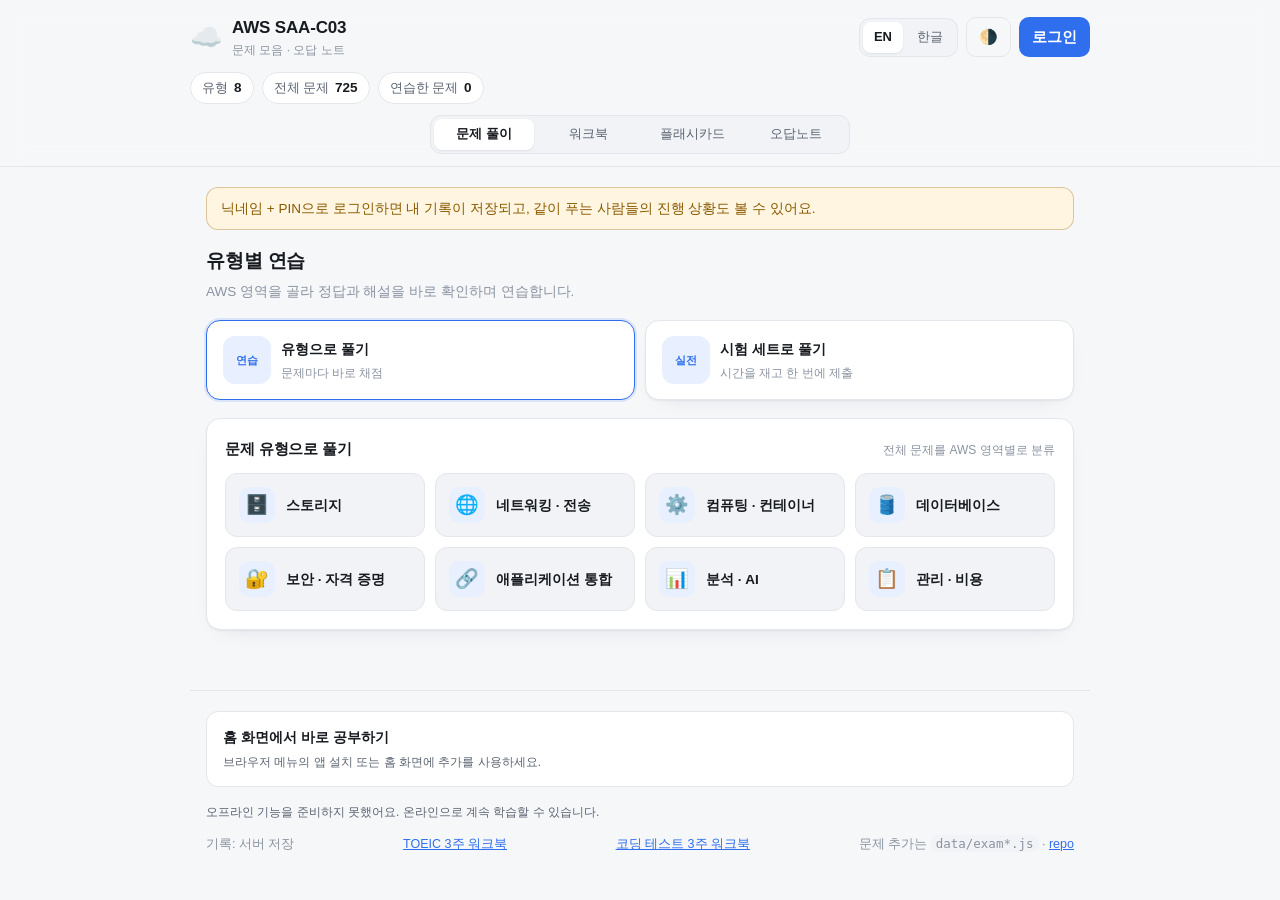
==== commit 53e1381d: "feat: 레거시 파일 정리" ====
--- a/index.html
+++ b/index.html
@@ -11,7 +11,7 @@
 <title>AWS SAA-C03 문제 모음</title>
 <meta name="description" content="AWS Certified Solutions Architect – Associate (SAA-C03) 문제 모음 및 오답 노트">
 <link rel="icon" href="data:image/svg+xml,<svg xmlns='http://www.w3.org/2000/svg' viewBox='0 0 100 100'><text y='.9em' font-size='90'>☁️</text></svg>">
-<link rel="stylesheet" href="assets/style.css?v=20261001-3">
+<link rel="stylesheet" href="assets/style.css?v=20261016-1">
 </head>
 <body>
 <header class="top">
@@ -39,6 +39,8 @@
   <nav class="app-tabs" aria-label="학습 방식">
     <a id="quizTab" href="#/practice">문제 풀이</a>
     <a id="workbookTab" href="#/workbook">워크북</a>
+    <a id="cardsTab" href="cards.html">플래시카드</a>
+    <a id="wrongTab" href="wrong.html">오답노트</a>
   </nav>
 
   <div class="controls" id="controls" hidden>
@@ -123,6 +125,7 @@
       <span class="badge">결과 리포트</span>
     </div>
     <div class="panel report-hero" id="rHero"></div>
+    <div class="panel report-export" id="rExport"></div>
     <div class="report-grid">
       <div class="panel">
         <div class="panel-head"><h3>영역별 결과</h3><span class="muted">SAA-C03 공식 도메인 기준</span></div>
@@ -177,12 +180,50 @@
     <div class="workbook-day-nav" id="workbookDayNav"></div>
   </section>
 
+  <!-- 관리자: 같이 오답 리뷰 -->
+  <section id="review" hidden>
+    <div class="crumb">
+      <a href="#/admin" class="backlink">← 관리자</a>
+      <h2 id="rvTitle">같이 오답 리뷰</h2>
+    </div>
+    <div class="rv-tools">
+      <div class="seg" role="group" aria-label="범위">
+        <button id="rvOnlyWrong" class="on">틀린 사람 있는 문제만</button>
+        <button id="rvAll">전체 문제</button>
+      </div>
+<div class="seg rv-names" role="group" aria-label="누가 골랐는지 표시">
+        <button data-names="show" class="on" title="선택지 옆에 고른 사람 이름 표시">이름 보기</button>
+        <button data-names="after" title="정답을 공개한 뒤에만 이름 표시">공개 후 보기</button>
+        <button data-names="hide" title="이름 없이 인원수만">블라인드</button>
+      </div>
+      <label id="rvPausedWrap" class="rv-check"><input type="checkbox" id="rvPaused" checked> 아직 푸는 중인 사람 답도 포함</label>
+      <label class="rv-check"><input type="checkbox" id="rvAlways"> 정답 항상 보기</label>
+      <button id="rvReload" title="최신 기록 다시 불러오기">↻ 새로고침</button>
+      <span class="muted rv-keys">← → 이동 · Space 정답 공개</span>
+    </div>
+    <div class="rv-strip" id="rvStrip"></div>
+    <div id="rvBody"></div>
+  </section>
+
   <!-- 관리자 화면 -->
   <section id="admin" hidden>
     <div class="crumb">
-      <a href="#/" class="backlink">← 세트 목록</a>
       <h2>관리자</h2>
       <span class="badge" id="adminNote"></span>
+    </div>
+
+    <div class="panel">
+      <div class="panel-head">
+        <h3>같이 오답 리뷰</h3>
+        <span class="muted">화면을 같이 보면서 한 문제씩 — 누가 어떤 선택지를 골랐는지 확인</span>
+      </div>
+      <div class="rv-names-row"><span class="muted">누가 골랐는지</span>
+      <div class="seg rv-names" role="group" aria-label="누가 골랐는지 표시">
+        <button data-names="show" class="on" title="선택지 옆에 고른 사람 이름 표시">이름 보기</button>
+        <button data-names="after" title="정답을 공개한 뒤에만 이름 표시">공개 후 보기</button>
+        <button data-names="hide" title="이름 없이 인원수만">블라인드</button>
+      </div></div>
+      <div id="admReviewSets"></div>
     </div>
 
     <div class="panel">
@@ -232,8 +273,17 @@
       </div>
       <div class="timed-exam-progress">
         <span id="examAnswered">0 / 0 답변</span>
+        <button class="ghost" id="pauseExam" type="button">⏸ 일시정지</button>
         <button class="primary" id="finishExam" type="button">시험 제출</button>
         <small id="examFinishHint">모든 문제에 답하면 제출할 수 있습니다.</small>
+      </div>
+    </div>
+    <div class="exam-conflict" id="examConflict" role="alert" hidden>
+      <b>⚠ 이 시험이 다른 곳에서 진행 중이에요</b>
+      <p id="examConflictText"></p>
+      <div class="exam-conflict-actions">
+        <button class="primary" id="conflictReload" type="button">최신 상태 불러오기</button>
+        <button class="ghost" id="conflictTakeover" type="button">여기서 계속 풀기</button>
       </div>
     </div>
     <div class="question-drawer-backdrop" id="qnavBackdrop" hidden></div>
@@ -310,8 +360,8 @@
 <script src="data/study-visuals.js?v=20260911-1"></script>
 <script src="data/study-intros.js?v=20260911-1"></script>
 <script src="data/study-hooks.js?v=20261001-1"></script>
-<script src="assets/store.js?v=20260910-2"></script>
-<script src="assets/app.js?v=20261001-3"></script>
+<script src="assets/store.js?v=20261007-1"></script>
+<script src="assets/app.js?v=20261016-1"></script>
 <script src="assets/pwa.js?v=20260911-1"></script>
 </body>
 </html>
--- a/assets/style.css
+++ b/assets/style.css
@@ -400,6 +400,17 @@
 .exam-mode-note{display:flex;align-items:center;gap:12px;margin:0 0 16px;padding:13px 15px;border:1px solid color-mix(in srgb,var(--accent) 28%,var(--line));border-radius:12px;background:var(--accent-soft)}
 .exam-mode-note b{flex:none;color:var(--accent);font-size:12px}
 .exam-mode-note span{color:var(--ink-2);font-size:12.5px}
+.exam-conflict{max-width:820px;margin:0 auto 16px;padding:14px 16px;border:1px solid var(--bad-line);border-radius:14px;background:var(--bad-soft);color:var(--ink)}
+.exam-conflict b{color:var(--bad);font-size:14px}
+.exam-conflict p{margin:6px 0 10px;font-size:13px;color:var(--ink-2)}
+.exam-conflict-actions{display:flex;gap:8px;flex-wrap:wrap}
+.exam-conflict-actions button{padding:7px 12px;font-size:12.5px}
+.exam-paused{flex-basis:100%;display:flex;align-items:center;gap:12px;flex-wrap:wrap;padding:12px 14px;margin-bottom:4px;border:1px solid color-mix(in srgb,var(--accent) 38%,var(--line));border-radius:12px;background:var(--accent-soft)}
+.exam-paused-copy{display:flex;flex-direction:column;gap:3px;flex:1 1 220px;min-width:0}
+.exam-paused-copy b{font-size:14px}
+.exam-paused-copy span{color:var(--ink-3);font-size:12.5px}
+.exam-paused .bar{flex:1 1 120px;margin:0}
+.badge.paused{background:var(--accent-soft);color:var(--accent);border-color:color-mix(in srgb,var(--accent) 38%,var(--line))}
 .exam-start-copy{align-self:center;color:var(--ink-3);font-size:12.5px}
 .badge.answered{color:var(--accent);background:var(--accent-soft);border-color:color-mix(in srgb,var(--accent) 35%,var(--line))}
 .qnav-legend i.answered{background:var(--accent-soft);border-color:var(--accent)}
@@ -618,7 +629,7 @@
 #admScope{margin-bottom:14px}
 
 .wrongrows{display:flex;flex-direction:column}
-.wrongrow{display:grid;grid-template-columns:110px 110px 90px 1fr;gap:10px;align-items:center;
+.wrongrow{display:grid;grid-template-columns:minmax(110px,auto) 110px 90px 1fr;gap:10px;align-items:center;
   padding:8px 6px;border-top:1px solid var(--line);font-size:13px;color:var(--ink-2)}
 .wrongrow:first-child{border-top:none}
 .wr-q{font-weight:700;color:var(--ink)}
@@ -999,3 +1010,72 @@
 .study-subtitle{margin:5px 0 0!important;color:var(--ink-3)!important;font-size:13px!important;font-weight:700;line-height:1.45!important;letter-spacing:0}
 .study-hook-title{flex:1 1 auto;min-width:0}
 .study-topic-head h3,.study-primer-head h3,.study-overview header h3{word-break:keep-all;overflow-wrap:anywhere;line-height:1.35}
+
+/* ---------- 관리자: 같이 오답 리뷰 ---------- */
+.rv-sets{display:grid;grid-template-columns:repeat(auto-fill,minmax(200px,1fr));gap:10px}
+.rv-set{display:flex;flex-direction:column;gap:4px;padding:13px 14px;border:1px solid var(--line);border-radius:12px;background:var(--panel);color:var(--ink);text-decoration:none}
+.rv-set:hover{border-color:var(--accent)}
+.rv-set span{font-size:13px;color:var(--ink-2)}
+.rv-set .rv-go{color:var(--accent);font-weight:600;margin-top:2px}
+.rv-tools{display:flex;flex-wrap:wrap;align-items:center;gap:10px 14px;margin:0 0 12px}
+.rv-check{display:inline-flex;align-items:center;gap:6px;font-size:13px;color:var(--ink-2);cursor:pointer}
+.rv-keys{font-size:12.5px;margin-left:auto}
+.rv-strip{display:flex;gap:6px;overflow-x:auto;padding:2px 2px 10px;margin-bottom:6px;scrollbar-width:thin}
+.rv-no{flex:0 0 auto;min-width:40px;padding:6px 8px;border-radius:9px;font-size:13px;font-weight:600;position:relative;line-height:1.1}
+.rv-no small{display:block;font-size:10.5px;font-weight:700}
+.rv-no.ok{border-color:var(--ok-line);color:var(--ok)}
+.rv-no.bad{border-color:var(--bad-line);color:var(--bad);background:var(--bad-soft)}
+.rv-no.on{outline:2px solid var(--accent);outline-offset:1px}
+.rv-card .qtext{font-size:16.5px;line-height:1.65}
+.rv-multi{margin:-4px 16px 6px;font-size:13px}
+.rv-opt .rv-count{margin-left:auto;font-size:13px;font-weight:700;white-space:nowrap;padding-left:8px;color:var(--ink-2)}
+.rv-opt.correct .rv-count{color:var(--ok)} .rv-opt.chosen-bad .rv-count{color:var(--bad)}
+.rv-who{display:flex;flex-wrap:wrap;gap:5px;padding:6px 4px 2px 34px}
+.rv-name{display:inline-flex;align-items:center;gap:4px;font-size:12.5px;font-weight:600;padding:3px 9px;border-radius:999px;border:1px solid var(--line);background:var(--panel-2);color:var(--ink)}
+.rv-name.ok{background:var(--ok-soft);border-color:var(--ok-line);color:var(--ok)}
+.rv-name.bad{background:var(--bad-soft);border-color:var(--bad-line);color:var(--bad)}
+.rv-name i{font-style:normal;font-size:10.5px;font-weight:500;opacity:.75}
+.rv-none{margin:4px 16px 10px;display:flex;flex-wrap:wrap;align-items:center;gap:5px;font-size:13px;color:var(--ink-2)}
+.rv-reveal{padding:4px 16px 16px}
+.rv-reveal kbd{font:inherit;font-size:11px;opacity:.8;border:1px solid rgba(255,255,255,.5);border-radius:4px;padding:0 4px;margin-left:4px}
+.rv-nav{display:flex;justify-content:space-between;align-items:center;gap:10px;margin:12px 0 30px}
+@media (max-width:640px){ .rv-keys{display:none} .rv-who{padding-left:8px} }
+.rv-names-row{display:flex;flex-wrap:wrap;align-items:center;gap:8px;margin:0 0 12px;font-size:13px}
+.rv-card .study-links{margin-top:12px}
+.admq .study-links{margin:8px 0 0}
+.wrongrow .wr-wb{grid-column:1/-1;font-size:12.5px;font-weight:600;color:#2f9e44;text-decoration:none;white-space:nowrap}
+.wrongrow .wr-wb:hover{text-decoration:underline}
+
+/* 응시 기록 (2026-10-07) */
+.exam-history{flex-basis:100%;margin-top:14px;padding:14px;border:1px solid var(--line);border-radius:12px}
+.exam-history h4{margin:0 0 10px;font-size:14px}
+.exam-history h4 span{margin-left:6px;color:var(--ink-3);font-weight:500;font-size:12.5px}
+.eh-list{display:flex;flex-direction:column;gap:6px}
+.eh-row{display:grid;grid-template-columns:auto 1fr auto;grid-template-areas:"no date score" "bar bar bar";gap:4px 12px;align-items:center;padding:9px 11px;border:1px solid var(--line);border-radius:10px;color:inherit;text-decoration:none}
+.eh-row:hover{border-color:color-mix(in srgb,var(--accent) 45%,var(--line));background:var(--accent-soft)}
+.eh-no{grid-area:no;font-weight:600;font-size:13.5px;white-space:nowrap}
+.eh-no em{font-style:normal;font-size:11px;font-weight:600;padding:1px 6px;margin-left:4px;border-radius:99px;background:var(--accent-soft);color:var(--accent)}
+.eh-date{grid-area:date;color:var(--ink-3);font-size:12.5px;min-width:0;overflow:hidden;text-overflow:ellipsis;white-space:nowrap}
+.eh-score{grid-area:score;font-size:13px;white-space:nowrap}
+.eh-score i{font-style:normal;font-size:11.5px;margin-left:4px;color:var(--ink-3)}
+.eh-score i.up{color:var(--ok)}
+.eh-score i.down{color:var(--bad)}
+.eh-bar{grid-area:bar;height:4px;border-radius:99px;background:var(--line);overflow:hidden}
+.eh-bar span{display:block;height:100%;background:var(--accent);border-radius:inherit}
+.eh-note{margin:10px 0 0;color:var(--ink-3);font-size:12px;line-height:1.55}
+.report-attempts{display:flex;gap:6px;flex-wrap:wrap;margin-bottom:12px}
+.report-attempts a{padding:5px 11px;border:1px solid var(--line);border-radius:99px;font-size:12.5px;color:var(--ink-2,inherit);text-decoration:none}
+.report-attempts a b{margin-left:3px}
+.report-attempts a.on{background:var(--accent);border-color:var(--accent);color:#fff}
+
+/* Claude 오답노트 내보내기 */
+.rx-opts{display:flex;align-items:center;gap:10px;flex-wrap:wrap;margin-bottom:12px}
+.rx-actions{display:flex;align-items:center;gap:8px;flex-wrap:wrap}
+.rx-status{font-size:13px}
+.rx-status.ok{color:var(--ok)}
+.rx-status.bad{color:var(--bad)}
+.rx-meta{margin:10px 0 0;font-size:12.5px;color:var(--ink-3)}
+@media (max-width:650px){
+  .rx-actions button{flex:1 1 auto}
+  .rx-status{flex-basis:100%}
+}
